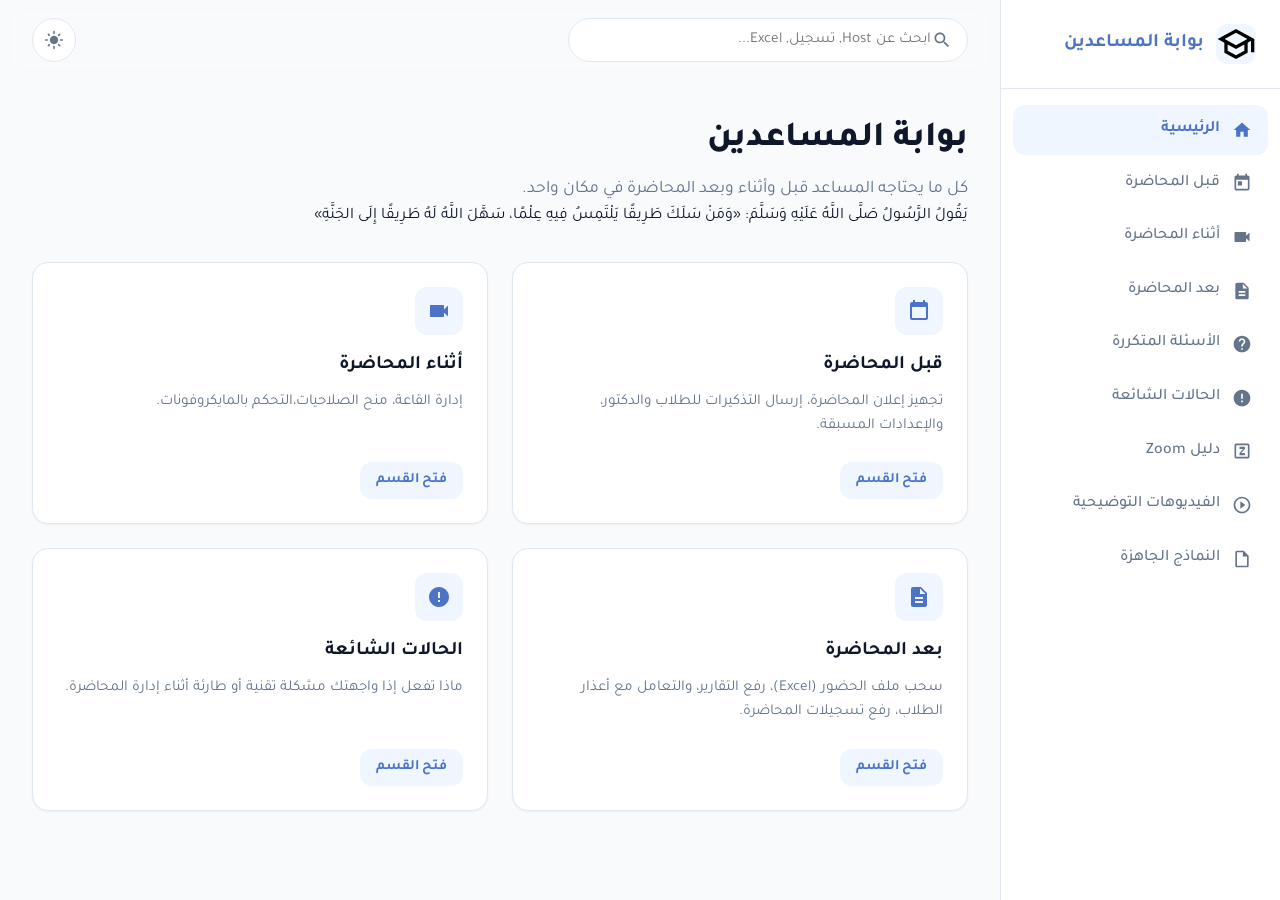
==== index.html @ 7f8de95b "Update" ====
<!DOCTYPE html>
<html lang="ar" dir="rtl">
<head>
    <meta charset="UTF-8">
    <meta name="viewport" content="width=device-width, initial-scale=1.0">
    <title>بوابة المساعدين | Knowledge Base</title>
    <style>
        /* ==========================================================================
           1. الجذور والمتغيرات (CSS Variables) - دعم الوضع الفاتح والليلي
           ========================================================================== */
        @import url('https://fonts.googleapis.com/css2?family=Tajawal:wght@300;400;500;700;800&display=swap');

        :root {
            /* الألوان الفاتحة (الافتراضية) */
            --bg-body: #f8fafc;
            --bg-surface: #ffffff;
            --bg-sidebar: #ffffff;
            --bg-hover: #f1f5f9;
            --text-main: #0f172a;
            --text-muted: #64748b;
            --primary-color: #4d73c7;
            --primary-hover: #2d4a99;
            --primary-light: #eff6ff;
            --border-color: #e2e8f0;
            --shadow-sm: 0 1px 2px 0 rgba(0, 0, 0, 0.05);
            --shadow-md: 0 4px 6px -1px rgba(0, 0, 0, 0.1), 0 2px 4px -1px rgba(0, 0, 0, 0.06);
            --shadow-lg: 0 10px 15px -3px rgba(0, 0, 0, 0.1), 0 4px 6px -2px rgba(0, 0, 0, 0.05);
            --note-bg: #fffbeb;
            --note-border: #f59e0b;
            --alert-bg: #fef2f2;
            --alert-border: #ef4444;
            --radius-md: 12px;
            --radius-lg: 16px;
            --transition: all 0.3s cubic-bezier(0.4, 0, 0.2, 1);
        }

        [data-theme="dark"] {
            /* الألوان الداكنة */
            --bg-body: #0f172a;
            --bg-surface: #1e293b;
            --bg-sidebar: #1e293b;
            --bg-hover: #334155;
            --text-main: #f8fafc;
            --text-muted: #94a3b8;
            --primary-color: #668ece;
            --primary-hover: #6595d0;
            --primary-light: #364674;
            --border-color: #334155;
            --shadow-sm: 0 1px 2px 0 rgba(0, 0, 0, 0.5);
            --shadow-md: 0 4px 6px -1px rgba(0, 0, 0, 0.4);
            --note-bg: #422006;
            --note-border: #f59e0b;
            --alert-bg: #450a0a;
            --alert-border: #ef4444;
        }

        /* ==========================================================================
           2. الإعدادات الأساسية والطباعة (Reset & Typography)
           ========================================================================== */
        * {
            margin: 0;
            padding: 0;
            box-sizing: border-box;
            font-family: 'Tajawal', system-ui, -apple-system, sans-serif;
        }

        body {
            background-color: var(--bg-body);
            color: var(--text-main);
            line-height: 1.6;
            overflow-x: hidden;
            transition: background-color var(--transition), color var(--transition);
        }

        a { text-decoration: none; color: inherit; }
        ul { list-style: none; }
        button { cursor: pointer; border: none; background: none; font-family: inherit; }

        /* ==========================================================================
           3. الهيكل الأساسي (Layout)
           ========================================================================== */
        .app-container {
            display: flex;
            min-height: 100vh;
        }

        /* القائمة الجانبية */
        .sidebar {
            width: 280px;
            background-color: var(--bg-sidebar);
            border-left: 1px solid var(--border-color);
            position: fixed;
            top: 0;
            bottom: 0;
            right: 0;
            z-index: 100;
            display: flex;
            flex-direction: column;
            transition: transform var(--transition), background-color var(--transition);
        }

        .sidebar-header {
            padding: 24px;
            border-bottom: 1px solid var(--border-color);
            display: flex;
            align-items: center;
            gap: 12px;
        }

        .sidebar-logo {
            width: 40px;
            height: 40px;
            background: var(--primary-light);
            color: var(--primary-color);
            border-radius: var(--radius-md);
            display: flex;
            align-items: center;
            justify-content: center;
        }

        .sidebar-header h2 {
            font-size: 1.2rem;
            font-weight: 700;
            color: var(--primary-color);
        }

        .sidebar-nav {
            padding: 16px 12px;
            flex-grow: 1;
            overflow-y: auto;
        }

        .nav-item {
            display: flex;
            align-items: center;
            gap: 12px;
            padding: 12px 16px;
            margin-bottom: 4px;
            border-radius: var(--radius-md);
            color: var(--text-muted);
            font-weight: 500;
            transition: var(--transition);
            cursor: pointer;
        }

        .nav-item svg { width: 20px; height: 20px; fill: currentColor; }

        .nav-item:hover {
            background-color: var(--bg-hover);
            color: var(--text-main);
        }

        .nav-item.active {
            background-color: var(--primary-light);
            color: var(--primary-color);
            font-weight: 700;
        }

        /* المحتوى الرئيسي */
        .main-content {
            flex-grow: 1;
            margin-right: 280px; /* تعويض مساحة الشريط الجانبي */
            display: flex;
            flex-direction: column;
            min-height: 100vh;
        }

        /* الشريط العلوي */
        .topbar {
            height: 80px;
            background-color: var(--bg-body);
            position: sticky;
            top: 0;
            z-index: 90;
            display: flex;
            align-items: center;
            justify-content: space-between;
            padding: 0 32px;
            backdrop-filter: blur(10px);
            background-color: rgba(var(--bg-body), 0.8);
        }

        .search-container {
            position: relative;
            width: 100%;
            max-width: 400px;
        }

        .search-container svg {
            position: absolute;
            right: 16px;
            top: 50%;
            transform: translateY(-50%);
            width: 20px;
            height: 20px;
            fill: var(--text-muted);
        }

        .search-input {
            width: 100%;
            padding: 12px 20px 12px 48px;
            border-radius: 30px;
            border: 1px solid var(--border-color);
            background-color: var(--bg-surface);
            color: var(--text-main);
            font-size: 0.95rem;
            outline: none;
            transition: var(--transition);
        }

        .search-input:focus {
            border-color: var(--primary-color);
            box-shadow: 0 0 0 3px var(--primary-light);
        }

        .topbar-actions {
            display: flex;
            align-items: center;
            gap: 16px;
        }

        .icon-btn {
            width: 44px;
            height: 44px;
            border-radius: 50%;
            background-color: var(--bg-surface);
            border: 1px solid var(--border-color);
            color: var(--text-muted);
            display: flex;
            align-items: center;
            justify-content: center;
            transition: var(--transition);
        }

        .icon-btn:hover {
            color: var(--primary-color);
            border-color: var(--primary-color);
        }

        .icon-btn svg { width: 20px; height: 20px; fill: currentColor; }

        .menu-toggle { display: none; }

        /* حاوية الصفحات */
        .pages-container {
            padding: 32px;
            flex-grow: 1;
        }

        /* ==========================================================================
           4. المكونات (Components)
           ========================================================================== */
        
        /* البطاقات (Cards) */
        .cards-grid {
            display: grid;
            grid-template-columns: repeat(auto-fill, minmax(300px, 1fr));
            gap: 24px;
            margin-top: 24px;
        }

        .card {
            background-color: var(--bg-surface);
            border: 1px solid var(--border-color);
            border-radius: var(--radius-lg);
            padding: 24px;
            box-shadow: var(--shadow-sm);
            transition: var(--transition);
            display: flex;
            flex-direction: column;
            height: 100%;
        }

        .card:hover {
            transform: translateY(-5px);
            box-shadow: var(--shadow-md);
            border-color: var(--primary-light);
        }

        .card-icon {
            width: 48px;
            height: 48px;
            background-color: var(--primary-light);
            color: var(--primary-color);
            border-radius: var(--radius-md);
            display: flex;
            align-items: center;
            justify-content: center;
            margin-bottom: 16px;
        }

        .card-icon svg { width: 24px; height: 24px; fill: currentColor; }

        .card-title {
            font-size: 1.2rem;
            font-weight: 700;
            margin-bottom: 8px;
            color: var(--text-main);
        }

        .card-desc {
            color: var(--text-muted);
            font-size: 0.95rem;
            margin-bottom: 24px;
            flex-grow: 1;
        }

        .card-btn {
            display: inline-flex;
            align-items: center;
            gap: 8px;
            background-color: var(--primary-light);
            color: var(--primary-color);
            padding: 10px 16px;
            border-radius: var(--radius-md);
            font-weight: 600;
            font-size: 0.9rem;
            transition: var(--transition);
            align-self: flex-start;
        }

        .card-btn:hover {
            background-color: var(--primary-color);
            color: #fff;
        }

        /* مربعات الملاحظات (Note Boxes) */
        .note-box {
            background-color: var(--note-bg);
            border-right: 4px solid var(--note-border);
            padding: 16px;
            border-radius: 8px 0 0 8px;
            margin-top: 16px;
            font-size: 0.9rem;
            color: var(--text-main);
        }

        .alert-box {
            background-color: var(--alert-bg);
            border-right: 4px solid var(--alert-border);
            padding: 16px;
            border-radius: 8px 0 0 8px;
            margin-top: 16px;
            font-size: 0.9rem;
            color: var(--text-main);
        }

        /* الأكورديون (Accordion) للأسئلة الشائعة */
        .accordion {
            margin-top: 24px;
            display: flex;
            flex-direction: column;
            gap: 16px;
        }

        .accordion-item {
            background-color: var(--bg-surface);
            border: 1px solid var(--border-color);
            border-radius: var(--radius-md);
            overflow: hidden;
        }

        .accordion-header {
            width: 100%;
            text-align: right;
            padding: 20px;
            font-size: 1.1rem;
            font-weight: 600;
            color: var(--text-main);
            display: flex;
            justify-content: space-between;
            align-items: center;
            background: none;
            transition: var(--transition);
        }

        .accordion-header:hover { background-color: var(--bg-hover); }
        
        .accordion-header svg {
            width: 20px; height: 20px; fill: var(--text-muted);
            transition: transform 0.3s ease;
        }

        .accordion-item.active .accordion-header svg { transform: rotate(180deg); }

        .accordion-content {
            max-height: 0;
            overflow: hidden;
            transition: max-height 0.3s ease-out;
            background-color: var(--bg-surface);
        }

        .accordion-content-inner {
            padding: 0 20px 20px 20px;
            color: var(--text-muted);
            line-height: 1.8;
        }

        /* الترويسة الرئيسية للصفحات */
        .page-header {
            margin-bottom: 32px;
            animation: fadeInDown 0.5s ease-out;
        }

        .page-header h1 {
            font-size: 2.2rem;
            font-weight: 800;
            color: var(--text-main);
            margin-bottom: 8px;
        }

        .page-header p {
            font-size: 1.1rem;
            color: var(--text-muted);
        }

        /* زر العودة للأعلى */
        .back-to-top {
            position: fixed;
            bottom: 30px;
            left: 30px;
            width: 50px;
            height: 50px;
            border-radius: 50%;
            background-color: var(--primary-color);
            color: white;
            display: flex;
            align-items: center;
            justify-content: center;
            box-shadow: var(--shadow-lg);
            opacity: 0;
            visibility: hidden;
            transition: var(--transition);
            z-index: 99;
        }

        .back-to-top.visible {
            opacity: 1;
            visibility: visible;
        }
        
        .back-to-top:hover {
            transform: translateY(-5px);
            background-color: var(--primary-hover);
        }

        /* نظام الصفحات المتعددة (SPA) */
        .page-view {
            display: none;
            animation: fadeIn 0.4s ease-out;
        }

        .page-view.active { display: block; }

        /* ==========================================================================
           5. التجاوب مع الشاشات (Responsive Design)
           ========================================================================== */
        .overlay {
            position: fixed; top: 0; left: 0; right: 0; bottom: 0;
            background-color: rgba(0,0,0,0.5); z-index: 95;
            display: none; opacity: 0; transition: opacity 0.3s ease;
        }

        @media (max-width: 992px) {
            .sidebar { transform: translateX(100%); } /* إخفاء لليمين في الـ RTL */
            .sidebar.open { transform: translateX(0); box-shadow: var(--shadow-lg); }
            .main-content { margin-right: 0; }
            .menu-toggle { display: flex; }
            .overlay.active { display: block; opacity: 1; }
            .topbar { padding: 0 16px; }
            .pages-container { padding: 24px 16px; }
        }

        /* ==========================================================================
           6. الحركات (Animations)
           ========================================================================== */
        @keyframes fadeIn { from { opacity: 0; transform: translateY(10px); } to { opacity: 1; transform: translateY(0); } }
        @keyframes fadeInDown { from { opacity: 0; transform: translateY(-10px); } to { opacity: 1; transform: translateY(0); } }
        
        /* تأثيرات خاصة بدليل زووم */
        .zoom-key {
            display: flex; align-items: center; gap: 12px; padding: 12px;
            background: var(--bg-hover); border-radius: 8px; margin-bottom: 8px;
        }
        .zoom-key svg { width: 24px; height: 24px; fill: var(--text-main); }
        .zoom-key span { font-weight: 600; font-family: monospace; }
        
    </style>
</head>
<body>

    <div class="app-container">
        
        <div class="overlay" id="overlay"></div>

        <aside class="sidebar" id="sidebar">
            <div class="sidebar-header">
                <div class="sidebar-logo">
                    <svg viewBox="0 0 24 24"><path d="M12 3L1 9l4 2.18v6L12 21l7-3.82v-6l2-1.09V17h2V9L12 3zm6.82 6L12 12.72 5.18 9 12 5.28 18.82 9zM17 15.99l-5 2.73-5-2.73v-3.72l5 2.73 5-2.73v3.72z"/></svg>
                </div>
                <h2>بوابة المساعدين</h2>
            </div>
            <ul class="sidebar-nav">
                <li class="nav-item active" data-target="home">
                    <svg viewBox="0 0 24 24"><path d="M10 20v-6h4v6h5v-8h3L12 3 2 12h3v8z"/></svg>
                    الرئيسية
                </li>
                <li class="nav-item" data-target="before-lecture">
                    <svg viewBox="0 0 24 24"><path d="M19 3h-1V1h-2v2H8V1H6v2H5c-1.1 0-1.99.9-1.99 2L3 19c0 1.1.89 2 2 2h14c1.1 0 2-.9 2-2V5c0-1.1-.9-2-2-2zm0 16H5V8h14v11zM7 10h5v5H7z"/></svg>
                    قبل المحاضرة
                </li>
                <li class="nav-item" data-target="during-lecture">
                    <svg viewBox="0 0 24 24"><path d="M17 10.5V7c0-.55-.45-1-1-1H4c-.55 0-1 .45-1 1v10c0 .55.45 1 1 1h12c.55 0 1-.45 1-1v-3.5l4 4v-11l-4 4z"/></svg>
                    أثناء المحاضرة
                </li>
                <li class="nav-item" data-target="after-lecture">
                    <svg viewBox="0 0 24 24"><path d="M14 2H6c-1.1 0-1.99.9-1.99 2L4 20c0 1.1.89 2 1.99 2H18c1.1 0 2-.9 2-2V8l-6-6zm2 16H8v-2h8v2zm0-4H8v-2h8v2zm-3-5V3.5L18.5 9H13z"/></svg>
                    بعد المحاضرة
                </li>
                <li class="nav-item" data-target="faq">
                    <svg viewBox="0 0 24 24"><path d="M12 2C6.48 2 2 6.48 2 12s4.48 10 10 10 10-4.48 10-10S17.52 2 12 2zm1 17h-2v-2h2v2zm2.07-7.75l-.9.92C13.45 12.9 13 13.5 13 15h-2v-.5c0-1.1.45-2.1 1.17-2.83l1.24-1.26c.37-.36.59-.86.59-1.41 0-1.1-.9-2-2-2s-2 .9-2 2H8c0-2.21 1.79-4 4-4s4 1.79 4 4c0 .88-.36 1.68-.93 2.25z"/></svg>
                    الأسئلة المتكررة
                </li>
                <li class="nav-item" data-target="scenarios">
                    <svg viewBox="0 0 24 24"><path d="M12 2C6.48 2 2 6.48 2 12s4.48 10 10 10 10-4.48 10-10S17.52 2 12 2zm1 15h-2v-2h2v2zm0-4h-2V7h2v6z"/></svg>
                    الحالات الشائعة
                </li>
                <li class="nav-item" data-target="zoom-guide">
                   <svg viewBox="0 0 24 24" fill="currentColor">
                   <path d="M19 3H5c-1.1 0-2 .9-2 2v14c0 1.1.9 2 2 2h14c1.1 0 2-.9 2-2V5c0-1.1-.9-2-2-2zm0 16H5V5h14v14z M9 7h6.5v2.5L11 14.5h4.5V17H9v-2.5L13.5 9.5H9V7z"/>
        </svg>
        دليل Zoom
    </li>
                <li class="nav-item" data-target="tutorial-videos">
                    <svg viewBox="0 0 24 24"><path d="M10 16.5l6-4.5-6-4.5v9zM12 2C6.48 2 2 6.48 2 12s4.48 10 10 10 10-4.48 10-10S17.52 2 12 2zm0 18c-4.41 0-8-3.59-8-8s3.59-8 8-8 8 3.59 8 8-3.59 8-8 8z"/></svg>
                    الفيديوهات التوضيحية
                </li>
                <li class="nav-item" data-target="templates">
                    <svg viewBox="0 0 24 24"><path d="M14 2H6c-1.1 0-1.99.9-1.99 2L4 20c0 1.1.89 2 1.99 2H18c1.1 0 2-.9 2-2V8l-6-6zM6 20V4h7v5h5v11H6z"/></svg>
                    النماذج الجاهزة
                </li>
            </ul>
        </aside>

        <main class="main-content">
            
            <header class="topbar">
                <button class="icon-btn menu-toggle" id="menuToggle">
                    <svg viewBox="0 0 24 24"><path d="M3 18h18v-2H3v2zm0-5h18v-2H3v2zm0-7v2h18V6H3z"/></svg>
                </button>
                
                <div class="search-container">
                    <svg viewBox="0 0 24 24"><path d="M15.5 14h-.79l-.28-.27C15.41 12.59 16 11.11 16 9.5 16 5.91 13.09 3 9.5 3S3 5.91 3 9.5 5.91 16 9.5 16c1.61 0 3.09-.59 4.23-1.57l.27.28v.79l5 4.99L20.49 19l-4.99-5zm-6 0C7.01 14 5 11.99 5 9.5S7.01 5 9.5 5 14 7.01 14 9.5 11.99 14 9.5 14z"/></svg>
                    <input type="text" class="search-input" id="searchInput" placeholder="    ابحث عن Host, تسجيل, Excel...">
                </div>

                <div class="topbar-actions">
                    <button class="icon-btn" id="themeToggle" title="تبديل الوضع الليلي">
                        <svg class="sun-icon" viewBox="0 0 24 24"><path d="M12 7c-2.76 0-5 2.24-5 5s2.24 5 5 5 5-2.24 5-5-2.24-5-5-5zM2 13h2c.55 0 1-.45 1-1s-.45-1-1-1H2c-.55 0-1 .45-1 1s.45 1 1 1zm18 0h2c.55 0 1-.45 1-1s-.45-1-1-1h-2c-.55 0-1 .45-1 1s.45 1 1 1zM11 2v2c0 .55.45 1 1 1s1-.45 1-1V2c0-.55-.45-1-1-1s-1 .45-1 1zm0 18v2c0 .55.45 1 1 1s1-.45 1-1v-2c0-.55-.45-1-1-1s-1 .45-1 1zM5.99 4.58c-.39-.39-1.03-.39-1.41 0-.39.39-.39 1.03 0 1.41l1.06 1.06c.39.39 1.03.39 1.41 0 .39-.39.39-1.03 0-1.41L5.99 4.58zm12.37 12.37c-.39-.39-1.03-.39-1.41 0-.39.39-.39 1.03 0 1.41l1.06 1.06c.39.39 1.03.39 1.41 0 .39-.39.39-1.03 0-1.41l-1.06-1.06zm1.06-10.96c.39-.39.39-1.03 0-1.41-.39-.39-1.03-.39-1.41 0l-1.06 1.06c-.39.39-.39 1.03 0 1.41.39.39 1.03.39 1.41 0l1.06-1.06zM7.05 18.36c.39-.39.39-1.03 0-1.41-.39-.39-1.03-.39-1.41 0l-1.06 1.06c-.39.39-.39 1.03 0 1.41.39.39 1.03.39 1.41 0l1.06-1.06z"/></svg>
                    </button>
                </div>
            </header>

            <div class="pages-container">
                
                <div id="home" class="page-view active">
                    <div class="page-header">
                        <h1>بوابة المساعدين</h1>
                        <p>كل ما يحتاجه المساعد قبل وأثناء وبعد المحاضرة في مكان واحد.</p>
                        <ul>يَقُولُ الرَّسُولُ صَلَّى اللَّهُ عَلَيْهِ وَسَلَّمَ: «وَمَنْ سَلَكَ طَرِيقًا يَلْتَمِسُ فِيهِ عِلْمًا، سَهَّلَ اللَّهُ لَهُ طَرِيقًا إِلَى الجَنَّةِ»</ul>
                    </div>

                    <div class="cards-grid">
                        <div class="card">
                            <div class="card-icon"><svg viewBox="0 0 24 24"><path d="M19 3h-1V1h-2v2H8V1H6v2H5c-1.1 0-2 .9-2 2v14c0 1.1.9 2 2 2h14c1.1 0 2-.9 2-2V5c0-1.1-.9-2-2-2zm0 16H5V8h14v11z"/></svg></div>
                            <h3 class="card-title">قبل المحاضرة</h3>
                            <p class="card-desc">تجهيز إعلان المحاضرة، إرسال التذكيرات للطلاب والدكتور، والإعدادات المسبقة.</p>
                            <button class="card-btn" onclick="app.navigate('before-lecture')">فتح القسم</button>
                        </div>
                        <div class="card">
                            <div class="card-icon"><svg viewBox="0 0 24 24"><path d="M17 10.5V7c0-.55-.45-1-1-1H4c-.55 0-1 .45-1 1v10c0 .55.45 1 1 1h12c.55 0 1-.45 1-1v-3.5l4 4v-11l-4 4z"/></svg></div>
                            <h3 class="card-title">أثناء المحاضرة</h3>
                            <p class="card-desc">إدارة القاعة، منح الصلاحيات،التحكم بالمايكروفونات.</p>
                            <button class="card-btn" onclick="app.navigate('during-lecture')">فتح القسم</button>
                        </div>
                        <div class="card">
                            <div class="card-icon"><svg viewBox="0 0 24 24"><path d="M14 2H6c-1.1 0-1.99.9-1.99 2L4 20c0 1.1.89 2 1.99 2H18c1.1 0 2-.9 2-2V8l-6-6zm2 16H8v-2h8v2zm0-4H8v-2h8v2zm-3-5V3.5L18.5 9H13z"/></svg></div>
                            <h3 class="card-title">بعد المحاضرة</h3>
                            <p class="card-desc">سحب ملف الحضور (Excel)، رفع التقارير، والتعامل مع أعذار الطلاب، رفع تسجيلات المحاضرة.</p>
                            <button class="card-btn" onclick="app.navigate('after-lecture')">فتح القسم</button>
                        </div>
                        <div class="card">
                            <div class="card-icon"><svg viewBox="0 0 24 24"><path d="M12 2C6.48 2 2 6.48 2 12s4.48 10 10 10 10-4.48 10-10S17.52 2 12 2zm1 15h-2v-2h2v2zm0-4h-2V7h2v6z"/></svg></div>
                            <h3 class="card-title">الحالات الشائعة</h3>
                            <p class="card-desc">ماذا تفعل إذا واجهتك مشكلة تقنية أو طارئة أثناء إدارة المحاضرة.</p>
                            <button class="card-btn" onclick="app.navigate('scenarios')">فتح القسم</button>
                        </div>
                    </div>
                </div>

                <div id="before-lecture" class="page-view">
                    <div class="page-header">
                        <h1>قبل المحاضرة 📅</h1>
                        <p>قائمة المهام التي يجب إنجازها قبل بدء المحاضرة.</p>
                    </div>
                    <div class="cards-grid searchable-container">
                        <div class="card searchable">
                            <h3 class="card-title">إرسال التذكيرات</h3>
                            <ul style="list-style: disc; margin-right: 20px; color: var(--text-muted);">
                                <li>رسالة الإعلان: قبل المحاضرة بـ 24 ساعة.</li>
                                <li>ملصق التذكير الأول: صباح يوم المحاضرة.</li>
                                <li>ملصق التذكير الثاني: قبل المحاضرة بـ ساعة واحدة.</li>
                                <li>ملصق التذكير الثالث: قبل المحاضرة بـ نصف ساعة.</li>
                                <li>ملصق التذكير الرابع: عند بدء وقت المحاضرة.</li>
                            </ul>
                            <div class="note-box">
                                تأكد من إرسال التذكير على مجموعة الواتساب الرسمية للطلاب والبوابة الإلكتروني الخاصة بالجامعة.
                            </div>
                        </div>
                        <div class="card searchable">
                            <h3 class="card-title">رابط Zoom</h3>
                            <p class="card-desc">هل يجب إنشاء رابط Zoom جديد؟</p>
                            <p style="color: var(--text-muted);">لا، استخدم الرابط الثابت المخصص للمادة والذي تم تزويدك به من قبل الإدارة.</p>
                            <div class="alert-box">
                                ممنوع مشاركة الرابط مع أي شخص خارج الدفعة.
                            </div>
                        </div>
                        <div class="card searchable">
                            <h3 class="card-title">التحدث وعرض المادة</h3>
                            <p class="card-desc">هل يطلب من المساعد التحدث؟</p>
                            <p style="color: var(--text-muted);">دورك الأساسي هو الإدارة التقنية، التحدث يكون فقط للترحيب بالدكتور أو تنبيه الطلاب لأمر تقني.</p>
                            <div class="note-box">
                                المادة العلمية (Presentation) يعرضها الدكتور من جهازه، إلا إذا طلب منك الدكتور مسبقاً عرضها نيابة عنه.
                            </div>
                        </div>
                        <div class="card searchable">
                            <h3 class="card-title">التجهيز الشخصي</h3>
                            <ul style="list-style: disc; margin-right: 20px; color: var(--text-muted);">
                                <li>التواجد في القاعة قبل خمس دقائق من الوقت الرسمي.</li>
                                <li>التأكد من استقرار شبكة الإنترنت لديك.</li>
                            </ul>
                        </div>
                    </div>
                </div>

                <div id="during-lecture" class="page-view">
                    <div class="page-header">
                        <h1>أثناء المحاضرة 🎥</h1>
                        <p>الخطوات التنفيذية لضمان سير المحاضرة بسلاسة واحترافية.</p>
                    </div>
                    <div class="cards-grid searchable-container">
                        <div class="card searchable">
                            <div class="card-icon"><svg viewBox="0 0 24 24"><path d="M12 12c2.21 0 4-1.79 4-4s-1.79-4-4-4-4 1.79-4 4 1.79 4 4 4zm0 2c-2.67 0-8 1.34-8 4v2h16v-2c0-2.66-5.33-4-8-4z"/></svg></div>
                            <h3 class="card-title">استلام ومنح الصلاحيات</h3>
                            <ul style="list-style: disc; margin-right: 20px; color: var(--text-muted);">
                                <li>تأكد أنك تمتلك صلاحية <strong>Host</strong> بمجرد دخولك القاعة.</li>
                                <li>عند دخول الدكتور، قم بالبحث عن اسمه فوراً وامنحه صلاحية <strong>Co-Host</strong>.</li>
                            </ul>
                        </div>
                        <div class="card searchable">
                            <div class="card-icon"><svg viewBox="0 0 24 24"><path d="M17 10.5V7c0-.55-.45-1-1-1H4c-.55 0-1 .45-1 1v10c0 .55.45 1 1 1h12c.55 0 1-.45 1-1v-3.5l4 4v-11l-4 4z"/></svg></div>
                            <h3 class="card-title">إغلاق الكاميرات والمايك</h3>
                            <ul style="list-style: disc; margin-right: 20px; color: var(--text-muted);">
                                <li>اضغط على <strong>Host tools</strong> وتأكد من إزالة علامة الصح عن خيار <strong>"Unmute + Start video"</strong>.</li>
                                <li>أغلق كاميرا أي طالب يفتحها بالخطأ فوراً من قائمة المشاركين.</li>
                            </ul>
                        </div>
                        <div class="card searchable">
                            <div class="card-icon"><svg viewBox="0 0 24 24"><path d="M12 2C6.48 2 2 6.48 2 12s4.48 10 10 10 10-4.48 10-10S17.52 2 12 2zm-2 14.5v-9l6 4.5-6 4.5z"/></svg></div>
                            <h3 class="card-title">التحكم بالتسجيل</h3>
                            <ul style="list-style: disc; margin-right: 20px; color: var(--text-muted);">
                                <li>تنبيه: رابط المحاضرة مُفعّل تلقائيًا لبدء التسجيل مع بداية وقت المحاضرة، لذا يُرجى عدم إيقاف التسجيل أو إيقافه يدويًا أثناء المحاضرة.</li>
                            </ul>
                            <div class="alert-box">تأكد دائماً من ظهور أيقونة التسجيل الحمراء أعلى الشاشة.</div>
                        </div>
                        <div class="card searchable">
                            <div class="card-icon"><svg viewBox="0 0 24 24"><path d="M11.99 2C6.47 2 2 6.48 2 12s4.47 10 9.99 10C17.52 22 22 17.52 22 12S17.52 2 11.99 2zM12 20c-4.42 0-8-3.58-8-8s3.58-8 8-8 8 3.58 8 8-3.58 8-8 8zm.5-13H11v6l5.25 3.15.75-1.23-4.5-2.67z"/></svg></div>
                            <h3 class="card-title">قبل نهاية المحاضرة بـ 5 دقائق</h3>
                            <p class="card-desc">تأكد من أن صلاحية الهوست لا تزال معك.</p>
                            <div class="note-box">اكتب في الشات: "تذكير: تبقى 5 دقائق على نهاية الوقت، وأن الغرفة ستغلق تلقائيًا عند الدقيقة (59) من قبل وحدة الغرف الصوتية".</div>
                        </div>
                    </div>
                </div>

                <div id="after-lecture" class="page-view">
                    <div class="page-header">
                        <h1>بعد المحاضرة 📄</h1>
                        <p>الإجراءات الإدارية وتوثيق البيانات.</p>
                    </div>
                    <div class="cards-grid searchable-container">
                        <div class="card searchable">
                            <h3 class="card-title">استخراج ملف الحضور (Excel)</h3>
                            <li><strong>ملاحظات:</strong></li>
                            <ul>·توجد قناة في تيليجرام تُرفع فيها ملفات الحضور بصيغة Excel</ul>
                            <p class="card-desc">يتم الاعتماد على ملف الحضور في تعبئة التقرير</p>
                            <a href="https://t.me/+c8zBc__w1xg5NDM0" target="_blank" class="card-btn">الإنضمام لقناة التيلقرام</a>
                        </div>
                        <div class="card searchable">
                            <h3 class="card-title">رفع التقارير</h3>
                            <p class="card-desc">قم بتعبئة نموذج التقرير الخاص بالمقرر، وارفق ملف الغياب والحضور.</p>
                            <div class="alert-box">يجب رفع التقرير خلال 24 ساعة كحد أقصى من انتهاء المحاضرة للأمين.</div>
                        </div>
                        <div class="card searchable">
                            <h3 class="card-title">رفع التسجيلات</h3>
                            <p class="card-desc">في وصف مجموعة المقرر ستجد روابط التسجيلات المرئية والصوتية الخاصة بالقسم.</p>
                            <p class="card-desc">انسخ رابط التسجيل المطلوب، ثم أرفقه في نموذج التسجيلات، وأرفقه في مجموعة المقرر .</p>
                            <div class="alert-box">
                                <li> يظهر كود المقرر في بداية عنوان التسجيل، والرقم الموجود في البداية يمثل رقم المحاضرة.</li>
                                <li> في حال عدم العثور على رابط التسجيل، أبلغ أمين القسم ليتم رفع طلب التسجيل ضمن قائمة النواقص.</li>
                             </div>
                        </div>
                        <div class="card searchable">
                            <h3 class="card-title">إدارة الأعذار</h3>
                            <p class="card-desc">أي طالب يقدم عذراً أثناء المحاضرة (مشكلة تقنية، انقطاع كهرباء)، قم بتسجيله في قسم "الملاحظات" داخل التقرير ليتم مراجعته.</p>
                        </div>
                    </div>
                </div>

                <div id="faq" class="page-view">
                    <div class="page-header">
                        <h1>الأسئلة المتكررة ❓</h1>
                        <p>إجابات سريعة للأسئلة الأكثر شيوعاً بين المساعدين.</p>
                    </div>
                    
                    <div class="accordion searchable-container">
                        <div class="accordion-item searchable">
                            <button class="accordion-header">
                                هل يمكنني مغادرة الاجتماع قبل الدكتور؟
                                <svg viewBox="0 0 24 24"><path d="M7.41 8.59L12 13.17l4.59-4.58L18 10l-6 6-6-6 1.41-1.41z"/></svg>
                            </button>
                            <div class="accordion-content">
                                <div class="accordion-content-inner">
                                    يُمنع تماماً مغادرة الاجتماع قبل خروج الدكتور وإغلاق القاعة للجميع (End Meeting for All). المساعد هو أول من يدخل وآخر من يخرج.
                                </div>
                            </div>
                        </div>
                        <div class="accordion-item searchable">
                            <button class="accordion-header">
                                ماذا أفعل إذا انقطع الإنترنت لدي وأنا Host؟
                                <svg viewBox="0 0 24 24"><path d="M7.41 8.59L12 13.17l4.59-4.58L18 10l-6 6-6-6 1.41-1.41z"/></svg>
                            </button>
                            <div class="accordion-content">
                                <div class="accordion-content-inner">
                                    نظام Zoom سيقوم بنقل صلاحية الـ Host تلقائياً للدكتور (لأنه Co-Host). حاول العودة سريعاً للقاعة واطلب من الغرف الصوتية إرجاع الصلاحية لك عبر المجموعة المخصصة للمشكلات.
                                </div>
                            </div>
                        </div>
                        <div class="accordion-item searchable">
                            <button class="accordion-header">
                                كيف أتعامل مع طالب يكتب تعليقات غير لائقة؟
                                <svg viewBox="0 0 24 24"><path d="M7.41 8.59L12 13.17l4.59-4.58L18 10l-6 6-6-6 1.41-1.41z"/></svg>
                            </button>
                            <div class="accordion-content">
                                <div class="accordion-content-inner">
                                    قم بإزالة الطالب من القاعة فوراً (Remove) من قائمة المشاركين، والتقط صورة شاشة (Screenshot) للمحادثة، وارفقها في التقرير مع اسم الطالب للإدارة.
                                </div>
                            </div>
                        </div>
                    </div>
                </div>

                <div id="scenarios" class="page-view">
                    <div class="page-header">
                        <h1>ماذا أفعل إذا... 📌</h1>
                        <p>دليل الاستجابة السريعة للمواقف الطارئة.</p>
                    </div>
                    <div class="cards-grid searchable-container">
                        <div class="card searchable">
                            <h3 class="card-title">طالب فتح الكاميرا بالخطأ</h3>
                            <p class="card-desc">اذهب لقائمة Participants، ابحث عن رمز الكاميرا المفعلة واضغط "Stop Video".</p>
                        </div>
                        <div class="card searchable">
                            <h3 class="card-title">الدكتور لم يدخل الاجتماع</h3>
                            <p class="card-desc">انتظر 10 دقائق، أرسل رسالة تذكير لطيفة للدكتور على الواتساب. إذا لم يرد بعد 20 دقيقة، بلغ الإدارة واطلب من الطلاب الانتظار.</p>
                        </div>
                        <div class="card searchable">
                            <h3 class="card-title">مشكلة في مشاركة العرض</h3>
                            <p class="card-desc">تأكد أنك منحت الدكتور صلاحية Co-Host أو تأكد من إعدادات المشاركة: Security > Allow Participants to Share Screen.</p>
                        </div>
                        <div class="card searchable">
                            <h3 class="card-title">مشكلة في المايك (صدى صوت)</h3>
                            <p class="card-desc">يحدث ذلك غالباً لوجود أكثر من جهاز مفتوح في نفس المكان، اطلب من الجميع الميوت (Mute All) باستثناء الدكتور.</p>
                        </div>
                        <div class="card searchable">
                            <h3 class="card-title">لم يظهر ملف Excel لتقرير الحضور</h3>
                            <p class="card-desc">بلغ أمين القسم، ثم يقوم برفع طلب الملف ضمن النواقص في المجموعة المخصصة لذلك من قِبل وحدة الغرف الصوتية.</p>
                        </div>
                    </div>
                </div>

                <div id="zoom-guide" class="page-view">
                    <div class="page-header">
                        <h1>دليل أزرار Zoom 📚</h1>
                        <p>شرح مختصر لوظائف الواجهة.</p>
                    </div>
                    

                    <div class="cards-grid searchable-container">
                        <div class="card searchable">
                            <div class="zoom-key" style="color: #ef4444;">
                              <svg viewBox="0 0 24 24"><path d="M12 2C6.48 2 2 6.48 2 12s4.48 10 10 10 10-4.48 10-10S17.52 2 12 2zm1 15h-2v-2h2v2zm0-4h-2V7h2v6z"/></svg>
                              <span style="color: #ef4444;"><strong>Host</strong></span>
                        </div>
                        <p class="card-desc">لاستلام صلاحية <strong>Host</strong>، من قائمة <strong>Participants</strong> اختر <strong>Claim Host</strong>، ثم أدخل الرمز الموحد: <strong>147369</strong>.</p>
                        </div>
                    
                        <div class="card searchable">
                            <div class="zoom-key">
                                <svg viewBox="0 0 24 24"><path d="M12 14c1.66 0 2.99-1.34 2.99-3L15 5c0-1.66-1.34-3-3-3S9 3.34 9 5v6c0 1.66 1.34 3 3 3zm5.3-3c0 3-2.54 5.1-5.3 5.1S6.7 14 6.7 11H5c0 3.41 2.72 6.23 6 6.72V21h2v-3.28c3.28-.48 6-3.3 6-6.72h-1.7z"/></svg>
                                <span>Mute / Unmute</span>
                            </div>
                            <p class="card-desc">لفتح وإغلاق المايكروفون الخاص بك. استخدم السهم بجانبه لتغيير إعدادات السماعات والمايك.</p>
                        </div>

                        <div class="card searchable">
                            <div class="zoom-key">
                                <svg viewBox="0 0 24 24"><path d="M16 11c1.66 0 2.99-1.34 2.99-3S17.66 5 16 5c-1.66 0-3 1.34-3 3s1.34 3 3 3zm-8 0c1.66 0 2.99-1.34 2.99-3S9.66 5 8 5C6.34 5 5 6.34 5 8s1.34 3 3 3zm0 2c-2.33 0-7 1.17-7 3.5V19h14v-2.5c0-2.33-4.67-3.5-7-3.5zm8 0c-.29 0-.62.02-.97.05 1.16.84 1.97 1.97 1.97 3.45V19h6v-2.5c0-2.33-4.67-3.5-7-3.5z"/></svg>
                                <span>Participants</span>
                            </div>
                            <p class="card-desc">لفتح قائمة المشاركين. من هنا يمكنك استخدام أزرار <strong>Mute All</strong> والبحث عن أسماء الطلاب والدكتور.</p>
                        </div>

                        <div class="card searchable">
                            <div class="zoom-key" style="color: #ef4444;">
                                <svg viewBox="0 0 24 24"><path d="M12 2C6.47 2 2 6.47 2 12s4.47 10 10 10 10-4.47 10-10S17.53 2 12 2zm5 13.59L15.59 17 12 13.41 8.41 17 7 15.59 10.59 12 7 8.41 8.41 7 12 10.59 15.59 7 17 8.41 13.41 12 17 15.59z"/></svg>
                                <span style="color: #ef4444;">End Meeting</span>
                            </div>
                            <p class="card-desc">الزر الأحمر الزاوية لإنهاء القاعة. اختر دائماً <strong>End Meeting for All</strong> لإخراج الجميع وإغلاق القاعة رسمياً.</p>
                        </div>
                    </div>
                </div>

                <div id="tutorial-videos" class="page-view">
                    <div class="page-header">
                        <h1>الفيديوهات التوضيحية 🎥</h1>
                        <p>شروحات مرئية لحل المشاكل التقنية مقسمة حسب نوع الجهاز.</p>
                    </div>
                    
                    <div class="accordion searchable-container">
                        <div class="accordion-item searchable">
                            <button class="accordion-header">
                                شروحات أجهزة Apple
                                <svg viewBox="0 0 24 24"><path d="M7.41 8.59L12 13.17l4.59-4.58L18 10l-6 6-6-6 1.41-1.41z"/></svg>
                            </button>
                            <div class="accordion-content">
                                <div class="accordion-content-inner">
                                    <div class="card" style="margin-top: 15px;">
                                        <h3 class="card-title">طريقة أخذ الـHost وإغلاق المايك والكاميرا للطلاب</h3>
                                        <p class="card-desc">شرح خطوة بخطوة لكيفية الانضمام في الآيفون.</p>
                                        <a href="https://drive.google.com/file/d/148Qqtk69G9xtwyicvp-AOb3F3oS7vXKz/view?usp=drive_link" target="_blank" class="card-btn">شاهد الفيديو</a>
                                        <p class="card-desc">شرح خطوة بخطوة لكيفية الانضمام في الآيباد.</p>
                                        <a href="https://drive.google.com/file/d/1a-_C29mwEn0j9TWXp_9EVfsjDNm7ChFD/view?usp=drive_link" target="_blank" class="card-btn">شاهد الفيديو</a>
                                    </div>
                                </div>
                            </div>
                        </div>

                        <div class="accordion-item searchable">
                            <button class="accordion-header">
                                شروحات أجهزة Android
                                <svg viewBox="0 0 24 24"><path d="M7.41 8.59L12 13.17l4.59-4.58L18 10l-6 6-6-6 1.41-1.41z"/></svg>
                            </button>
                            <div class="accordion-content">
                                <div class="accordion-content-inner">
                                    <div class="card" style="margin-top: 15px;">
                                        <h3 class="card-title">طريقة أخذ الـHost وإغلاق المايك والكاميرا للطلاب</h3>
                                        <p class="card-desc">شرح خطوة بخطوة لكيفية الانضمام في الجوال.</p>
                                        <a href="https://drive.google.com/file/d/1fRcviI_j3I4xrHpYNzxv04_XNNFRLbpX/view?usp=drivesdk" target="_blank" class="card-btn">شاهد الفيديو</a>
                                        <p class="card-desc">شرح خطوة بخطوة لكيفية الانضمام في التابلت.</p>
                                        <a href="https://drive.google.com/file/d/1AAY9mvLqMx5qHYKfDdN8ele5Dn6Lh9sM/view?usp=drivesdk" target="_blank" class="card-btn">شاهد الفيديو</a>
                                    </div>
                                </div>
                            </div>
                        </div>

                        <div class="accordion-item searchable">
                            <button class="accordion-header">
                                شروحات اللابتوب (Windows)
                                <svg viewBox="0 0 24 24"><path d="M7.41 8.59L12 13.17l4.59-4.58L18 10l-6 6-6-6 1.41-1.41z"/></svg>
                            </button>
                            <div class="accordion-content">
                                <div class="accordion-content-inner">
                                    <div class="card" style="margin-top: 15px;">
                                        <h3 class="card-title">طريقة أخذ الـHost وإغلاق المايك والكاميرا للطلاب</h3>
                                        <p class="card-desc">شرح خطوة بخطوة لكيفية الانضمام من جهاز الكمبيوتر.</p>
                                        <a href="https://drive.google.com/file/d/1vOl1m-t2_7HT_HqjRxETMC6LpFc-2JzX/view?usp=drive_link" target="_blank" class="card-btn">شاهد الفيديو</a>
                                    </div>
                                </div>
                            </div>
                        </div>
                    </div>
                </div>

                <div id="templates" class="page-view">
                    <div class="page-header">
                        <h1>النماذج الجاهزة 📝</h1>
                        <p>انسخ النماذج بضغطة زر (تحتفظ بالمسافات والترتيب).</p>
                    </div>
                    
                    <div class="cards-grid searchable-container">
                        
                        <div class="card searchable">
                            <h3 class="card-title">إعلان المحاضرة</h3>
                            <div id="template-announce" style="white-space: pre-wrap; background: var(--bg-hover); padding: 12px; border-radius: 8px; margin-bottom: 16px; color: var(--text-main); font-size: 0.95rem; border: 1px dashed var(--border-color);">*           *`📢 إعـــــــــلان` 📢*

*🔸 محاضرات يوم:*

*🔹 القسم* : 
*🔸 المرحلة* : 
*🔹 المادة* : 
*🔸 `كود المادة:`*
*🔸الدكتور* : 
*🔹الوقت* : 
*🔸 القاعة* : 
*🔹 مدة المحاضرة* :  

*الرابط* 🔗


🔒 : Meeting ID : 
Passcode :
</div>
                            <button class="card-btn" onclick="copyTemplateText(this, 'template-announce')">
                                <svg viewBox="0 0 24 24" style="width: 18px; height: 18px; fill: currentColor; margin-left: 5px;"><path d="M16 1H4c-1.1 0-2 .9-2 2v14h2V3h12V1zm3 4H8c-1.1 0-2 .9-2 2v14c0 1.1.9 2 2 2h11c1.1 0 2-.9 2-2V7c0-1.1-.9-2-2-2zm0 16H8V7h11v14z"/></svg>
                                نسخ النص
                            </button>
                        </div>

                        <div class="card searchable">
                            <h3 class="card-title">تقرير المحاضرة المعتاد</h3>
                            <div id="template-report" style="white-space: pre-wrap; background: var(--bg-hover); padding: 12px; border-radius: 8px; margin-bottom: 16px; color: var(--text-main); font-size: 0.95rem; border: 1px dashed var(--border-color);">*📄تقرير محاضرة :* 
*♦️المرحلة:*
*♦️القسم:*
*♦️أمين القسم :*
*♦️اسم المادة :*
*♦️كود المادة :*
*♦️مساعد المادة :*
___________
*▫️اليوم:* 
*▫️التاريخ :*
*▫️ الدكتور :*
 *رقم المحاضرة:*
*▫️موعد المحاضرة:*
*▪️القاعة:*
___________
▪️ *حالة المحاضره (هل تمت أو لا):*
▫️ *حضر الدكتور في(وقته، تأخر):* 
▪️ *النت (ضعيف،ممتاز،جيد):* 
▫️ *عرض المادة (تم،لا):*

*ملاحظات:*

 ___________
*ملاحظات الغياب:*
 *▫️ العدد الكلي :*
*▪️عدد الحضور :*
 *▪️عدد الغياب  :* 
⏲️ *تصنيف الغياب*⏲
1️⃣ *الغياب بدون عذر* : 


2️⃣ *الغائب بعذر* : 


3️⃣ *الحاضرين أقل من الوقت* : 


*والله ولي التوفيق* 
</div>
                            <button class="card-btn" onclick="copyTemplateText(this, 'template-report')">
                                <svg viewBox="0 0 24 24" style="width: 18px; height: 18px; fill: currentColor; margin-left: 5px;"><path d="M16 1H4c-1.1 0-2 .9-2 2v14h2V3h12V1zm3 4H8c-1.1 0-2 .9-2 2v14c0 1.1.9 2 2 2h11c1.1 0 2-.9 2-2V7c0-1.1-.9-2-2-2zm0 16H8V7h11v14z"/></svg>
                                نسخ النص
                            </button>
                        </div>

                    </div>
                </div>

                <div id="search-results-view" class="page-view">
                    <div class="page-header">
                        <h1>نتائج البحث 🔍</h1>
                        <p id="search-count-text">يتم عرض النتائج...</p>
                    </div>
                    <div id="search-results-container" class="cards-grid">
                        </div>
                </div>

            </div>
        </main>
    </div>

    <button class="back-to-top" id="backToTop" title="العودة للأعلى">
        <svg viewBox="0 0 24 24" width="24" height="24" fill="currentColor"><path d="M4 12l1.41 1.41L11 7.83V20h2V7.83l5.58 5.59L20 12l-8-8-8 8z"/></svg>
    </button>

    <script>
        const app = {
            init() {
                this.cacheDOM();
                this.bindEvents();
                this.initTheme();
            },

            cacheDOM() {
                this.navItems = document.querySelectorAll('.nav-item');
                this.pageViews = document.querySelectorAll('.page-view');
                this.themeToggleBtn = document.getElementById('themeToggle');
                this.htmlEl = document.documentElement;
                this.sidebar = document.getElementById('sidebar');
                this.menuToggle = document.getElementById('menuToggle');
                this.overlay = document.getElementById('overlay');
                this.accordions = document.querySelectorAll('.accordion-header');
                this.searchInput = document.getElementById('searchInput');
                this.searchResultsView = document.getElementById('search-results-view');
                this.searchResultsContainer = document.getElementById('search-results-container');
                this.searchCountText = document.getElementById('search-count-text');
                this.backToTopBtn = document.getElementById('backToTop');
            },

            bindEvents() {
                // التنقل بين الصفحات
                this.navItems.forEach(item => {
                    item.addEventListener('click', () => {
                        const target = item.getAttribute('data-target');
                        this.navigate(target);
                        this.closeSidebarOnMobile();
                        this.clearSearch();
                    });
                });

                // الوضع الليلي
                this.themeToggleBtn.addEventListener('click', () => this.toggleTheme());

                // الموبايل منيو
                this.menuToggle.addEventListener('click', () => this.toggleSidebar());
                this.overlay.addEventListener('click', () => this.closeSidebarOnMobile());

                // الأكورديون (الأسئلة الشائعة)
                this.accordions.forEach(acc => {
                    acc.addEventListener('click', function() {
                        const item = this.parentElement;
                        const content = this.nextElementSibling;
                        
                        item.classList.toggle('active');
                        if (item.classList.contains('active')) {
                            content.style.maxHeight = content.scrollHeight + "px";
                        } else {
                            content.style.maxHeight = null;
                        }
                    });
                });

                // البحث
                this.searchInput.addEventListener('input', (e) => this.handleSearch(e.target.value));

                // العودة للأعلى
                window.addEventListener('scroll', () => {
                    if (window.scrollY > 300) {
                        this.backToTopBtn.classList.add('visible');
                    } else {
                        this.backToTopBtn.classList.remove('visible');
                    }
                });

                this.backToTopBtn.addEventListener('click', () => {
                    window.scrollTo({ top: 0, behavior: 'smooth' });
                });
            },

            navigate(targetId) {
                // 1. إخفاء جميع الصفحات وتجريد الأزرار من حالة "النشط"
                this.pageViews.forEach(page => page.classList.remove('active'));
                this.navItems.forEach(item => item.classList.remove('active'));

                // 2. إظهار الصفحة المطلوبة
                const targetPage = document.getElementById(targetId);
                if (targetPage) {
                    targetPage.classList.add('active');
                }

                // 3. تفعيل زر القائمة الجانبية المرتبط
                const targetNavItem = document.querySelector(`.nav-item[data-target="${targetId}"]`);
                if (targetNavItem) {
                    targetNavItem.classList.add('active');
                }

                // 4. الانتقال لأعلى الصفحة بسلاسة
                window.scrollTo({ top: 0, behavior: 'smooth' });
            },

            initTheme() {
                const savedTheme = localStorage.getItem('theme');
                if (savedTheme === 'dark') {
                    this.htmlEl.setAttribute('data-theme', 'dark');
                    this.updateThemeIcon('dark');
                }
            },

            toggleTheme() {
                const isDark = this.htmlEl.getAttribute('data-theme') === 'dark';
                if (isDark) {
                    this.htmlEl.removeAttribute('data-theme');
                    localStorage.setItem('theme', 'light');
                    this.updateThemeIcon('light');
                } else {
                    this.htmlEl.setAttribute('data-theme', 'dark');
                    localStorage.setItem('theme', 'dark');
                    this.updateThemeIcon('dark');
                }
            },

            updateThemeIcon(theme) {
                // استبدال أيقونة الشمس/القمر
                if (theme === 'dark') {
                    this.themeToggleBtn.innerHTML = '<svg viewBox="0 0 24 24"><path d="M12 3c-4.97 0-9 4.03-9 9s4.03 9 9 9 9-4.03 9-9c0-.46-.04-.92-.1-1.36-.98 1.37-2.58 2.26-4.4 2.26-2.98 0-5.4-2.42-5.4-5.4 0-1.81.89-3.42 2.26-4.4-.44-.06-.9-.1-1.36-.1z"/></svg>';
                } else {
                    this.themeToggleBtn.innerHTML = '<svg viewBox="0 0 24 24"><path d="M12 7c-2.76 0-5 2.24-5 5s2.24 5 5 5 5-2.24 5-5-2.24-5-5-5zM2 13h2c.55 0 1-.45 1-1s-.45-1-1-1H2c-.55 0-1 .45-1 1s.45 1 1 1zm18 0h2c.55 0 1-.45 1-1s-.45-1-1-1h-2c-.55 0-1 .45-1 1s.45 1 1 1zM11 2v2c0 .55.45 1 1 1s1-.45 1-1V2c0-.55-.45-1-1-1s-1 .45-1 1zm0 18v2c0 .55.45 1 1 1s1-.45 1-1v-2c0-.55-.45-1-1-1s-1 .45-1 1zM5.99 4.58c-.39-.39-1.03-.39-1.41 0-.39.39-.39 1.03 0 1.41l1.06 1.06c.39.39 1.03.39 1.41 0 .39-.39.39-1.03 0-1.41L5.99 4.58zm12.37 12.37c-.39-.39-1.03-.39-1.41 0-.39.39-.39 1.03 0 1.41l1.06 1.06c.39.39 1.03.39 1.41 0 .39-.39.39-1.03 0-1.41l-1.06-1.06zm1.06-10.96c.39-.39.39-1.03 0-1.41-.39-.39-1.03-.39-1.41 0l-1.06 1.06c-.39.39-.39 1.03 0 1.41.39.39 1.03.39 1.41 0l1.06-1.06zM7.05 18.36c.39-.39.39-1.03 0-1.41-.39-.39-1.03-.39-1.41 0l-1.06 1.06c-.39.39-.39 1.03 0 1.41.39.39 1.03.39 1.41 0l1.06-1.06z"/></svg>';
                }
            },

            toggleSidebar() {
                this.sidebar.classList.toggle('open');
                this.overlay.classList.toggle('active');
            },

            closeSidebarOnMobile() {
                if (window.innerWidth <= 992) {
                    this.sidebar.classList.remove('open');
                    this.overlay.classList.remove('active');
                }
            },

            handleSearch(query) {
                const searchTerm = query.trim().toLowerCase();
                
                if (searchTerm === '') {
                    // إذا كان البحث فارغاً، عد إلى الصفحة المحددة في القائمة الجانبية
                    const activeTarget = document.querySelector('.nav-item.active').getAttribute('data-target');
                    this.navigate(activeTarget);
                    return;
                }

                // إخفاء جميع الصفحات وعرض صفحة نتائج البحث
                this.pageViews.forEach(page => page.classList.remove('active'));
                this.searchResultsView.classList.add('active');
                this.searchResultsContainer.innerHTML = ''; // تنظيف النتائج السابقة

                // جمع جميع العناصر القابلة للبحث (البطاقات وعناصر الأكورديون)
                const searchables = document.querySelectorAll('.searchable');
                let matchCount = 0;

                searchables.forEach(el => {
                    const textContent = el.innerText.toLowerCase();
                    if (textContent.includes(searchTerm)) {
                        matchCount++;
                        // استنساخ العنصر وعرضه في حاوية البحث
                        const clone = el.cloneNode(true);
                        
                        // تعديلات تصميمية للمستنسخات في البحث
                        if (clone.classList.contains('accordion-item')) {
                            clone.style.width = '100%'; // لملء العرض
                            // تفعيل النقر داخل نتيجة البحث للأكورديون
                            const btn = clone.querySelector('.accordion-header');
                            btn.addEventListener('click', function() {
                                clone.classList.toggle('active');
                                const content = this.nextElementSibling;
                                if (clone.classList.contains('active')) {
                                    content.style.maxHeight = content.scrollHeight + "px";
                                } else {
                                    content.style.maxHeight = null;
                                }
                            });
                        }
                        
                        this.searchResultsContainer.appendChild(clone);
                    }
                });

                if (matchCount === 0) {
                    this.searchCountText.innerHTML = `لم يتم العثور على أي نتائج لكلمة: <strong>"${query}"</strong>`;
                } else {
                    this.searchCountText.innerHTML = `تم العثور على <strong>${matchCount}</strong> نتيجة:`;
                }
            },

            clearSearch() {
                this.searchInput.value = '';
            }
        };

        // دالة لنسخ النصوص مع الاحتفاظ بالتنسيق والمسافات
        function copyTemplateText(buttonElement, elementId) {
            const textElement = document.getElementById(elementId);
            const textToCopy = textElement.innerText; 
            
            navigator.clipboard.writeText(textToCopy).then(() => {
                const originalHTML = buttonElement.innerHTML;
                buttonElement.innerHTML = '✅ تم النسخ بنجاح!';
                buttonElement.style.backgroundColor = '#10b981';
                buttonElement.style.color = '#ffffff';
                
                setTimeout(() => {
                    buttonElement.innerHTML = originalHTML;
                    buttonElement.style.backgroundColor = ''; 
                    buttonElement.style.color = '';
                }, 2000);
            }).catch(err => {
                alert('حدث خطأ أثناء النسخ، الرجاء المحاولة مرة أخرى.');
            });
        }

        // تهيئة التطبيق عند تحميل المستند
        document.addEventListener('DOMContentLoaded', () => {
            app.init();
        });
    </script>
</body>
</html>
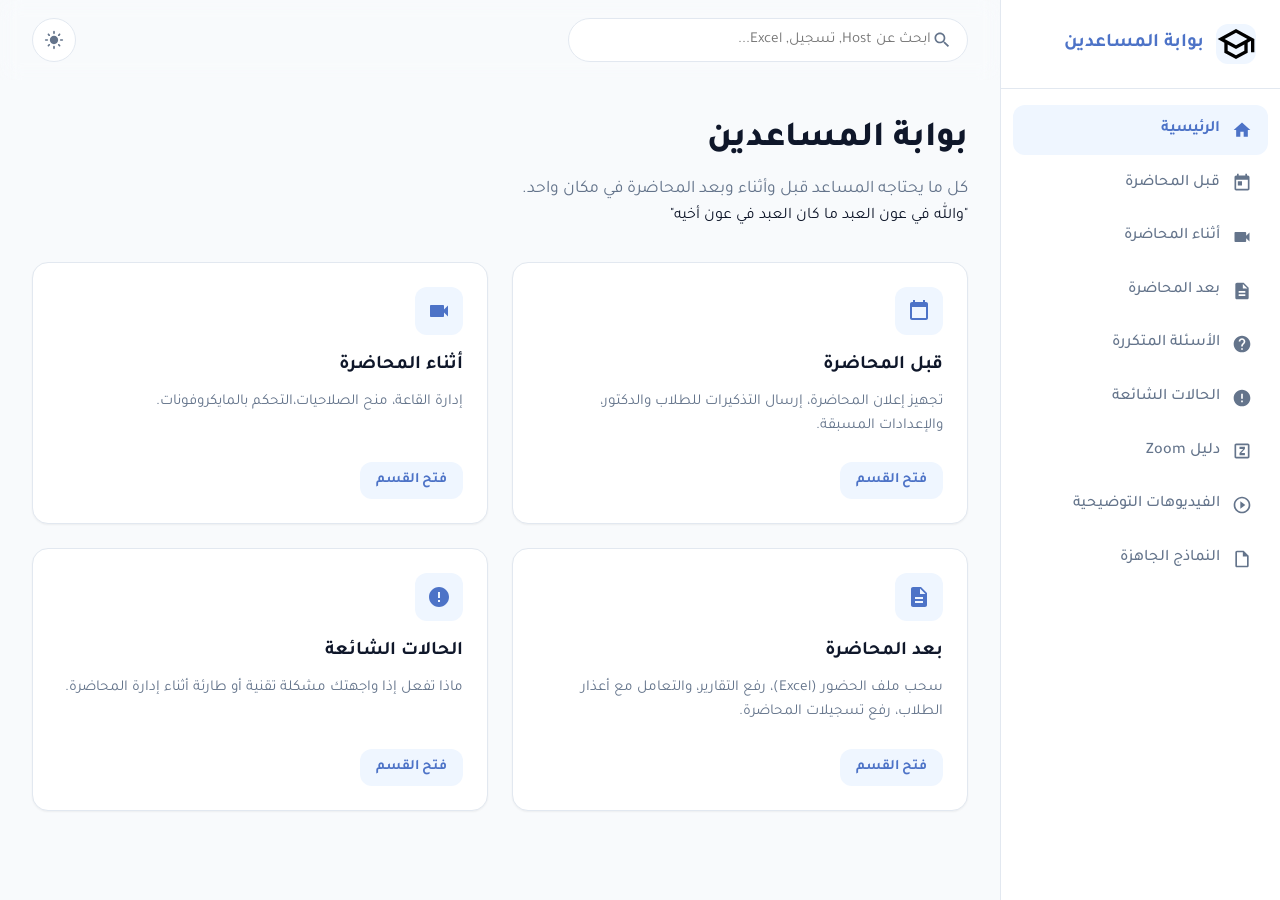
==== commit 0d6e0d0a: "Update" ====
--- a/index.html
+++ b/index.html
@@ -567,7 +567,7 @@
                     <div class="page-header">
                         <h1>بوابة المساعدين</h1>
                         <p>كل ما يحتاجه المساعد قبل وأثناء وبعد المحاضرة في مكان واحد.</p>
-                        <ul>يَقُولُ الرَّسُولُ صَلَّى اللَّهُ عَلَيْهِ وَسَلَّمَ: «وَمَنْ سَلَكَ طَرِيقًا يَلْتَمِسُ فِيهِ عِلْمًا، سَهَّلَ اللَّهُ لَهُ طَرِيقًا إِلَى الجَنَّةِ»</ul>
+                        <ul>"والله في عون العبد ما كان العبد في عون أخيه"</ul>
                     </div>
 
                     <div class="cards-grid">
@@ -801,7 +801,13 @@
                               <svg viewBox="0 0 24 24"><path d="M12 2C6.48 2 2 6.48 2 12s4.48 10 10 10 10-4.48 10-10S17.52 2 12 2zm1 15h-2v-2h2v2zm0-4h-2V7h2v6z"/></svg>
                               <span style="color: #ef4444;"><strong>Host</strong></span>
                         </div>
-                        <p class="card-desc">لاستلام صلاحية <strong>Host</strong>، من قائمة <strong>Participants</strong> اختر <strong>Claim Host</strong>، ثم أدخل الرمز الموحد: <strong>147369</strong>.</p>
+                        <p class="card-desc">لاستلام صلاحية <strong>الهوست</strong> أدخل الرمز الموحد: <strong>147369</strong>.</p>
+                        <div class="note-box">الفرق بين Host وCo-Host:
+                    <br>
+<ul><strong>Host:</strong> يمتلك كامل صلاحيات إدارة الاجتماع، مثل التحكم بالمايكات والكاميرات، إدارة الشات، التسجيل، وإنهاء الاجتماع.</ul>
+<br>
+<ul><strong>Co-Host:</strong> يساعد في إدارة الاجتماع، ويملك معظم صلاحيات الهوست، لكنه لا يستطيع تغيير إعدادات الاجتماع الأساسية أو إنهاءه بالكامل.</ul>
+</div>
                         </div>
                     
                         <div class="card searchable">
@@ -818,6 +824,14 @@
                                 <span>Participants</span>
                             </div>
                             <p class="card-desc">لفتح قائمة المشاركين. من هنا يمكنك استخدام أزرار <strong>Mute All</strong> والبحث عن أسماء الطلاب والدكتور.</p>
+                        </div>
+
+                        <div class="card searchable">
+                            <div class="zoom-key">
+                                <svg viewBox="0 0 24 24"><path d="M12 14c1.66 0 2.99-1.34 2.99-3L15 5c0-1.66-1.34-3-3-3S9 3.34 9 5v6c0 1.66 1.34 3 3 3zm5.3-3c0 3-2.54 5.1-5.3 5.1S6.7 14 6.7 11H5c0 3.41 2.72 6.23 6 6.72V21h2v-3.28c3.28-.48 6-3.3 6-6.72h-1.7z"/></svg>
+                                <span>Start Share</span>
+                            </div>
+                            <p class="card-desc">لبدء مشاركة الشاشة <br> <strong>Screen sharing</strong> لمشاركة الشاشة بالكامل </p>
                         </div>
 
                         <div class="card searchable">
@@ -888,13 +902,30 @@
                                 </div>
                             </div>
                         </div>
+
+                            <div class="accordion-item searchable">
+                            <button class="accordion-header">
+                                شروح لطريقة التحضير بإستخدام الذكاء الاصطناعي
+                                <svg viewBox="0 0 24 24"><path d="M7.41 8.59L12 13.17l4.59-4.58L18 10l-6 6-6-6 1.41-1.41z"/></svg>
+                            </button>
+                            <div class="accordion-content">
+                                <div class="accordion-content-inner">
+                                    <div class="card" style="margin-top: 15px;">
+                                        <p class="card-desc"><strong>ملف الكود المستخدم في الشرح</strong></p>
+                                        <a href="https://drive.google.com/uc?export=download&id=1Ry-OUg_gLHtKJjv931es1dcL2YW9od3x" class="card-btn" download> تنزيل الملف</a>
+                                        <p class="card-desc"><strong>شرح توضيحي خطوة بخطوة لكيفية التحضير</strong></p>
+                                        <a href="https://drive.google.com/file/d/1JkmNUl9_7hMxNqtl5xlrRyWKC215WnZt/view?usp=drive_link" target="_blank" class="card-btn">شاهد الفيديو</a>
+                                    </div>
+                                </div>
+                            </div>
+                        </div>
                     </div>
                 </div>
 
                 <div id="templates" class="page-view">
                     <div class="page-header">
                         <h1>النماذج الجاهزة 📝</h1>
-                        <p>انسخ النماذج بضغطة زر (تحتفظ بالمسافات والترتيب).</p>
+                        <p>انسخ النماذج بضغطة زر.</p>
                     </div>
                     
                     <div class="cards-grid searchable-container">
@@ -972,6 +1003,42 @@
                                 نسخ النص
                             </button>
                         </div>
+
+                        <div class="card searchable">
+                              <h3 class="card-title">تقرير الغياب</h3>
+                                 <!-- تم تغيير id هنا إلى template-absence -->
+                   <div id="template-absence" style="white-space: pre-wrap; background: var(--bg-hover); padding: 12px; border-radius: 8px; margin-bottom: 16px; color: var(--text-main); font-size: 0.95rem; border: 1px dashed var(--border-color);">*📄 تقرير غياب :* 
+
+*🔹القسم :*
+*🔹أمينة القسم:* 
+*🔹نائبة الأمينة القسم:*
+*🔹المادة:* 
+*🔹مساعد المادة:* 
+➖➖➖➖➖➖➖➖
+*▫️اليوم :* 
+*▫️التاريخ:* 
+*▫️رقم المحاضرة :* 
+➖➖➖➖➖➖➖➖
+*♦️اسماء الغائبين بغير عذر :*
+
+*♦️ الحاضرين أقل من الوقت المحسوب :* 
+
+➖➖➖➖➖➖➖➖➖➖➖➖
+*❗ لكل غياب خصم [ 2 ]  درجات*
+*❗الغياب 3 محاضرات يُدرج  في قائمة الإنذار*
+*❗الغياب 4 محاضرات يؤدي إلى الحرمان*
+`⚠️ نؤكد على الالتزام التام بالحضور وتحمّل المسؤولية الأكاديمية`
+📩 في حال وجود عذر:
+يُقدم إلى أمينة القسم
+@
+</div>
+                   <!-- تم تغيير الاسم هنا أيضاً داخل الدالة ليتطابق مع الـ id الجديد -->
+                  <button class="card-btn" onclick="copyTemplateText(this, 'template-absence')">
+                      <svg viewBox="0 0 24 24" style="width: 18px; height: 18px; fill: currentColor; margin-left: 5px;"><path d="M16 1H4c-1.1 0-2 .9-2 2v14h2V3h12V1zm3 4H8c-1.1 0-2 .9-2 2v14c0 1.1.9 2 2 2h11c1.1 0 2-.9 2-2V7c0-1.1-.9-2-2-2zm0 16H8V7h11v14z"/></svg>
+                      نسخ النص
+                      </button>
+                    </div>
+
 
                     </div>
                 </div>
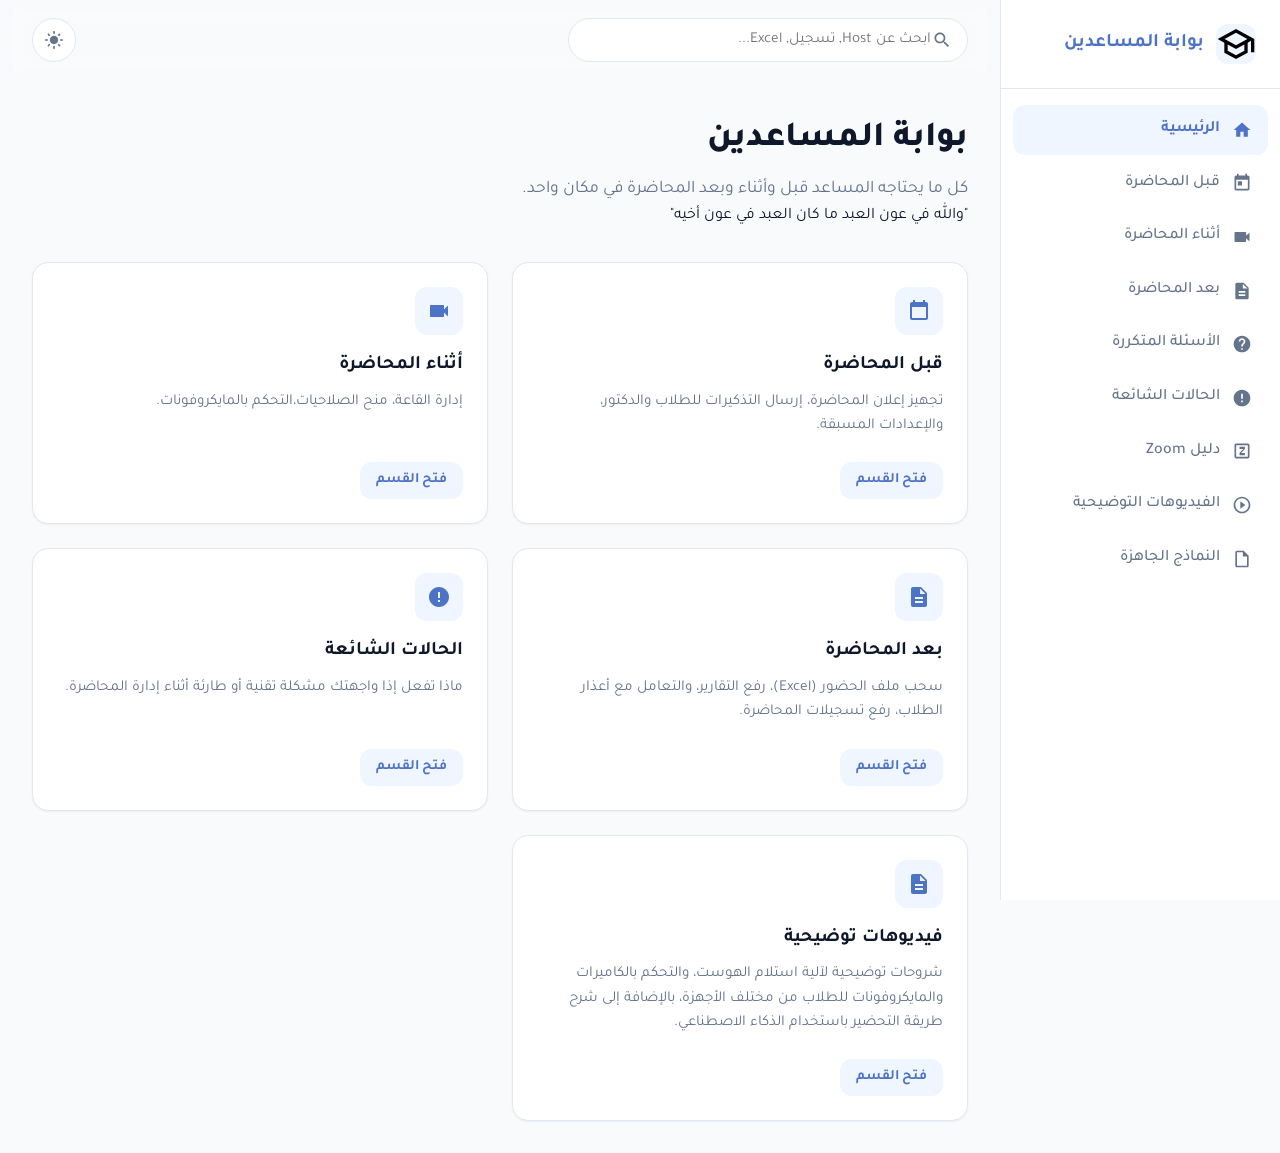
==== commit 42c37254: "Update" ====
--- a/index.html
+++ b/index.html
@@ -595,6 +595,12 @@
                             <p class="card-desc">ماذا تفعل إذا واجهتك مشكلة تقنية أو طارئة أثناء إدارة المحاضرة.</p>
                             <button class="card-btn" onclick="app.navigate('scenarios')">فتح القسم</button>
                         </div>
+                            <div class="card">
+                            <div class="card-icon"><svg viewBox="0 0 24 24"><path d="M14 2H6c-1.1 0-1.99.9-1.99 2L4 20c0 1.1.89 2 1.99 2H18c1.1 0 2-.9 2-2V8l-6-6zm2 16H8v-2h8v2zm0-4H8v-2h8v2zm-3-5V3.5L18.5 9H13z"/></svg></div>
+                            <h3 class="card-title">فيديوهات توضيحية</h3>
+                            <p class="card-desc">شروحات توضيحية لآلية استلام الهوست، والتحكم بالكاميرات والمايكروفونات للطلاب من مختلف الأجهزة، بالإضافة إلى شرح طريقة التحضير باستخدام الذكاء الاصطناعي.</p>
+                            <button class="card-btn" onclick="app.navigate('tutorial-videos')">فتح القسم</button>
+                        </div>
                     </div>
                 </div>
 
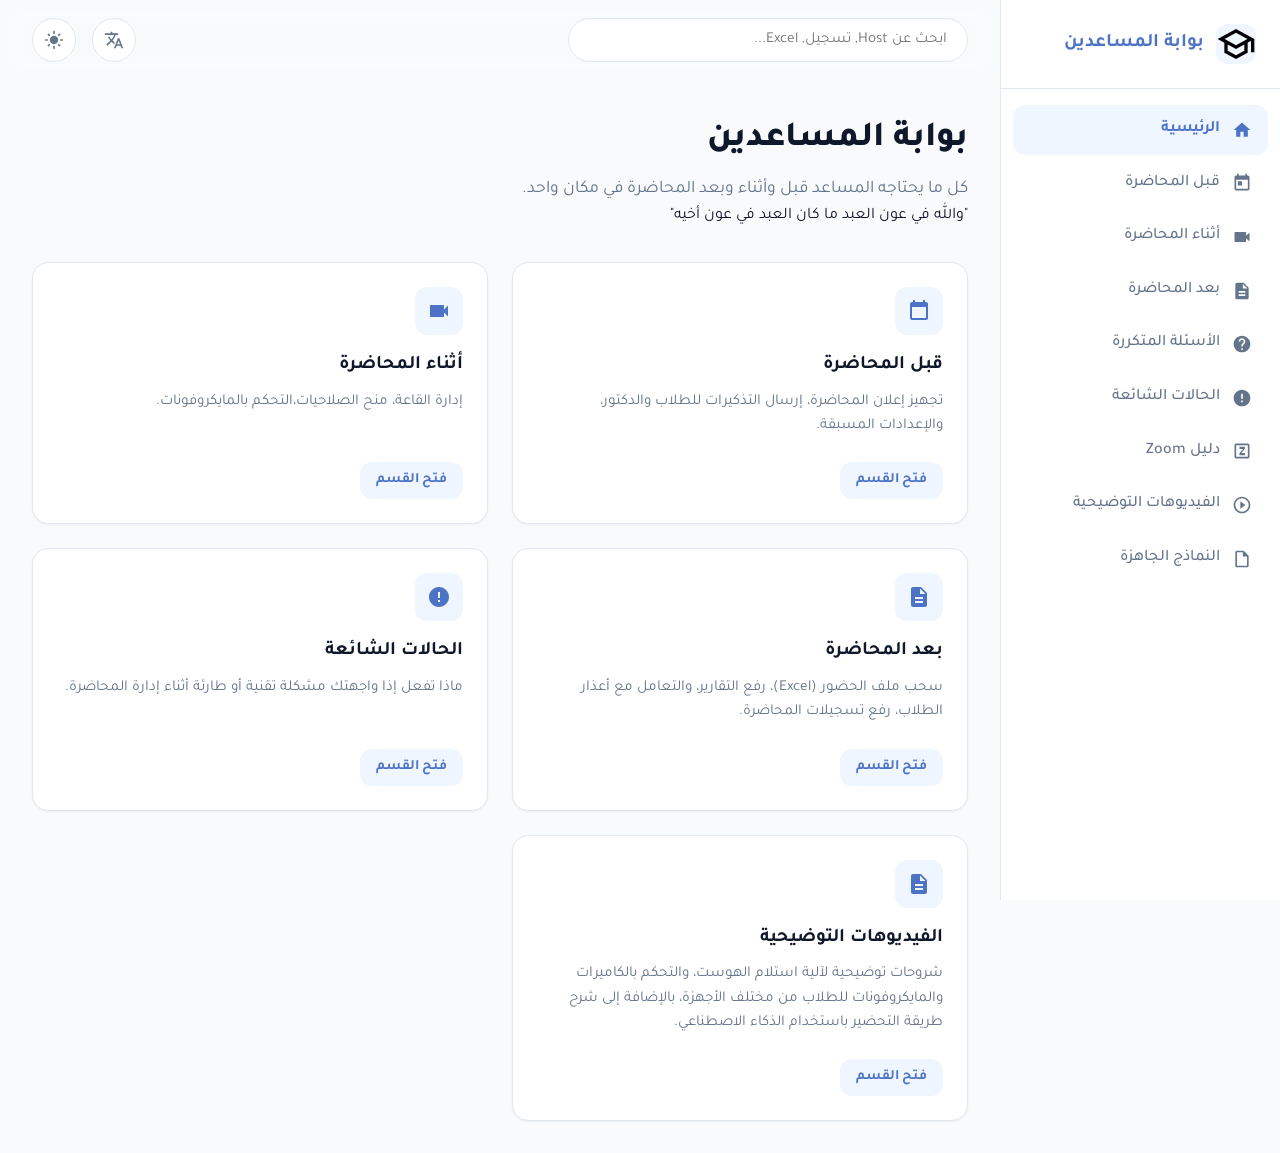
==== commit ca23573e: "Update" ====
--- a/index.html
+++ b/index.html
@@ -485,6 +485,45 @@
         .zoom-key svg { width: 24px; height: 24px; fill: var(--text-main); }
         .zoom-key span { font-weight: 600; font-family: monospace; }
         
+        /* ==========================================================================
+           7. دعم اللغة الإنجليزية (LTR Layout Fixes)
+           ========================================================================== */
+        [dir="ltr"] .sidebar {
+            right: auto;
+            left: 0;
+            border-left: none;
+            border-right: 1px solid var(--border-color);
+        }
+        [dir="ltr"] .main-content {
+            margin-right: 0;
+            margin-left: 280px;
+        }
+        [dir="ltr"] .search-container svg {
+            right: auto;
+            left: 16px;
+        }
+        [dir="ltr"] .search-input {
+            padding: 12px 48px 12px 20px;
+        }
+        [dir="ltr"] .note-box, 
+        [dir="ltr"] .alert-box {
+            border-right: none;
+            border-left: 4px solid var(--note-border);
+            border-radius: 0 8px 8px 0;
+        }
+        [dir="ltr"] .accordion-header {
+            text-align: left;
+        }
+        [dir="ltr"] ul[style*="margin-right"] {
+            margin-right: 0 !important;
+            margin-left: 20px !important;
+        }
+
+        @media (max-width: 992px) {
+            [dir="ltr"] .sidebar { transform: translateX(-100%); }
+            [dir="ltr"] .sidebar.open { transform: translateX(0); }
+            [dir="ltr"] .main-content { margin-left: 0; }
+        }
     </style>
 </head>
 <body>
@@ -498,46 +537,46 @@
                 <div class="sidebar-logo">
                     <svg viewBox="0 0 24 24"><path d="M12 3L1 9l4 2.18v6L12 21l7-3.82v-6l2-1.09V17h2V9L12 3zm6.82 6L12 12.72 5.18 9 12 5.28 18.82 9zM17 15.99l-5 2.73-5-2.73v-3.72l5 2.73 5-2.73v3.72z"/></svg>
                 </div>
-                <h2>بوابة المساعدين</h2>
+                <h2 data-i18n="portal_title">بوابة المساعدين</h2>
             </div>
             <ul class="sidebar-nav">
                 <li class="nav-item active" data-target="home">
                     <svg viewBox="0 0 24 24"><path d="M10 20v-6h4v6h5v-8h3L12 3 2 12h3v8z"/></svg>
-                    الرئيسية
+                    <span data-i18n="nav_home">الرئيسية</span>
                 </li>
                 <li class="nav-item" data-target="before-lecture">
                     <svg viewBox="0 0 24 24"><path d="M19 3h-1V1h-2v2H8V1H6v2H5c-1.1 0-1.99.9-1.99 2L3 19c0 1.1.89 2 2 2h14c1.1 0 2-.9 2-2V5c0-1.1-.9-2-2-2zm0 16H5V8h14v11zM7 10h5v5H7z"/></svg>
-                    قبل المحاضرة
+                    <span data-i18n="nav_before">قبل المحاضرة</span>
                 </li>
                 <li class="nav-item" data-target="during-lecture">
                     <svg viewBox="0 0 24 24"><path d="M17 10.5V7c0-.55-.45-1-1-1H4c-.55 0-1 .45-1 1v10c0 .55.45 1 1 1h12c.55 0 1-.45 1-1v-3.5l4 4v-11l-4 4z"/></svg>
-                    أثناء المحاضرة
+                    <span data-i18n="nav_during">أثناء المحاضرة</span>
                 </li>
                 <li class="nav-item" data-target="after-lecture">
                     <svg viewBox="0 0 24 24"><path d="M14 2H6c-1.1 0-1.99.9-1.99 2L4 20c0 1.1.89 2 1.99 2H18c1.1 0 2-.9 2-2V8l-6-6zm2 16H8v-2h8v2zm0-4H8v-2h8v2zm-3-5V3.5L18.5 9H13z"/></svg>
-                    بعد المحاضرة
+                    <span data-i18n="nav_after">بعد المحاضرة</span>
                 </li>
                 <li class="nav-item" data-target="faq">
                     <svg viewBox="0 0 24 24"><path d="M12 2C6.48 2 2 6.48 2 12s4.48 10 10 10 10-4.48 10-10S17.52 2 12 2zm1 17h-2v-2h2v2zm2.07-7.75l-.9.92C13.45 12.9 13 13.5 13 15h-2v-.5c0-1.1.45-2.1 1.17-2.83l1.24-1.26c.37-.36.59-.86.59-1.41 0-1.1-.9-2-2-2s-2 .9-2 2H8c0-2.21 1.79-4 4-4s4 1.79 4 4c0 .88-.36 1.68-.93 2.25z"/></svg>
-                    الأسئلة المتكررة
+                    <span data-i18n="nav_faq">الأسئلة المتكررة</span>
                 </li>
                 <li class="nav-item" data-target="scenarios">
                     <svg viewBox="0 0 24 24"><path d="M12 2C6.48 2 2 6.48 2 12s4.48 10 10 10 10-4.48 10-10S17.52 2 12 2zm1 15h-2v-2h2v2zm0-4h-2V7h2v6z"/></svg>
-                    الحالات الشائعة
+                    <span data-i18n="nav_scenarios">الحالات الشائعة</span>
                 </li>
                 <li class="nav-item" data-target="zoom-guide">
-                   <svg viewBox="0 0 24 24" fill="currentColor">
-                   <path d="M19 3H5c-1.1 0-2 .9-2 2v14c0 1.1.9 2 2 2h14c1.1 0 2-.9 2-2V5c0-1.1-.9-2-2-2zm0 16H5V5h14v14z M9 7h6.5v2.5L11 14.5h4.5V17H9v-2.5L13.5 9.5H9V7z"/>
-        </svg>
-        دليل Zoom
-    </li>
+                    <svg viewBox="0 0 24 24" fill="currentColor">
+                        <path d="M19 3H5c-1.1 0-2 .9-2 2v14c0 1.1.9 2 2 2h14c1.1 0 2-.9 2-2V5c0-1.1-.9-2-2-2zm0 16H5V5h14v14z M9 7h6.5v2.5L11 14.5h4.5V17H9v-2.5L13.5 9.5H9V7z"/>
+                    </svg>
+                    <span data-i18n="nav_zoom">دليل Zoom</span>
+                </li>
                 <li class="nav-item" data-target="tutorial-videos">
                     <svg viewBox="0 0 24 24"><path d="M10 16.5l6-4.5-6-4.5v9zM12 2C6.48 2 2 6.48 2 12s4.48 10 10 10 10-4.48 10-10S17.52 2 12 2zm0 18c-4.41 0-8-3.59-8-8s3.59-8 8-8 8 3.59 8 8-3.59 8-8 8z"/></svg>
-                    الفيديوهات التوضيحية
+                    <span data-i18n="nav_videos">الفيديوهات التوضيحية</span>
                 </li>
                 <li class="nav-item" data-target="templates">
                     <svg viewBox="0 0 24 24"><path d="M14 2H6c-1.1 0-1.99.9-1.99 2L4 20c0 1.1.89 2 1.99 2H18c1.1 0 2-.9 2-2V8l-6-6zM6 20V4h7v5h5v11H6z"/></svg>
-                    النماذج الجاهزة
+                    <span data-i18n="nav_templates">النماذج الجاهزة</span>
                 </li>
             </ul>
         </aside>
@@ -550,11 +589,17 @@
                 </button>
                 
                 <div class="search-container">
-                    <svg viewBox="0 0 24 24"><path d="M15.5 14h-.79l-.28-.27C15.41 12.59 16 11.11 16 9.5 16 5.91 13.09 3 9.5 3S3 5.91 3 9.5 5.91 16 9.5 16c1.61 0 3.09-.59 4.23-1.57l.27.28v.79l5 4.99L20.49 19l-4.99-5zm-6 0C7.01 14 5 11.99 5 9.5S7.01 5 9.5 5 14 7.01 14 9.5 11.99 14 9.5 14z"/></svg>
-                    <input type="text" class="search-input" id="searchInput" placeholder="    ابحث عن Host, تسجيل, Excel...">
+                    <input type="text" class="search-input" id="searchInput" data-i18n-placeholder="search_placeholder" placeholder="أبحث عن Host, تسجيل, Excel...">
                 </div>
 
                 <div class="topbar-actions">
+                    <!-- زر تغيير اللغة الجديد -->
+                    <button class="icon-btn" id="langToggle" title="تغيير اللغة / Change Language">
+                        <svg viewBox="0 0 24 24" fill="currentColor">
+                            <path d="M12.87 15.07l-2.54-2.51.03-.03c1.74-1.94 2.98-4.17 3.71-6.53H17V4h-7V2H8v2H1v1.99h11.17C11.5 7.92 10.44 9.75 9 11.35 8.07 10.32 7.3 9.19 6.69 8h-2c.73 1.63 1.73 3.17 2.98 4.56l-5.09 5.02L4 19l5-5 3.11 3.11.76-2.04zM18.5 10h-2L12 22h2l1.12-3h4.75L21 22h2l-4.5-12zm-2.62 7l1.62-4.33L19.12 17h-3.24z"/>
+                        </svg>
+                    </button>
+
                     <button class="icon-btn" id="themeToggle" title="تبديل الوضع الليلي">
                         <svg class="sun-icon" viewBox="0 0 24 24"><path d="M12 7c-2.76 0-5 2.24-5 5s2.24 5 5 5 5-2.24 5-5-2.24-5-5-5zM2 13h2c.55 0 1-.45 1-1s-.45-1-1-1H2c-.55 0-1 .45-1 1s.45 1 1 1zm18 0h2c.55 0 1-.45 1-1s-.45-1-1-1h-2c-.55 0-1 .45-1 1s.45 1 1 1zM11 2v2c0 .55.45 1 1 1s1-.45 1-1V2c0-.55-.45-1-1-1s-1 .45-1 1zm0 18v2c0 .55.45 1 1 1s1-.45 1-1v-2c0-.55-.45-1-1-1s-1 .45-1 1zM5.99 4.58c-.39-.39-1.03-.39-1.41 0-.39.39-.39 1.03 0 1.41l1.06 1.06c.39.39 1.03.39 1.41 0 .39-.39.39-1.03 0-1.41L5.99 4.58zm12.37 12.37c-.39-.39-1.03-.39-1.41 0-.39.39-.39 1.03 0 1.41l1.06 1.06c.39.39 1.03.39 1.41 0 .39-.39.39-1.03 0-1.41l-1.06-1.06zm1.06-10.96c.39-.39.39-1.03 0-1.41-.39-.39-1.03-.39-1.41 0l-1.06 1.06c-.39.39-.39 1.03 0 1.41.39.39 1.03.39 1.41 0l1.06-1.06zM7.05 18.36c.39-.39.39-1.03 0-1.41-.39-.39-1.03-.39-1.41 0l-1.06 1.06c-.39.39-.39 1.03 0 1.41.39.39 1.03.39 1.41 0l1.06-1.06z"/></svg>
                     </button>
@@ -565,53 +610,53 @@
                 
                 <div id="home" class="page-view active">
                     <div class="page-header">
-                        <h1>بوابة المساعدين</h1>
-                        <p>كل ما يحتاجه المساعد قبل وأثناء وبعد المحاضرة في مكان واحد.</p>
-                        <ul>"والله في عون العبد ما كان العبد في عون أخيه"</ul>
+                        <h1 data-i18n="home_title">بوابة المساعدين</h1>
+                        <p data-i18n="home_desc">كل ما يحتاجه المساعد قبل وأثناء وبعد المحاضرة في مكان واحد.</p>
+                        <ul data-i18n="home_quote">"والله في عون العبد ما كان العبد في عون أخيه"</ul>
                     </div>
 
                     <div class="cards-grid">
                         <div class="card">
                             <div class="card-icon"><svg viewBox="0 0 24 24"><path d="M19 3h-1V1h-2v2H8V1H6v2H5c-1.1 0-2 .9-2 2v14c0 1.1.9 2 2 2h14c1.1 0 2-.9 2-2V5c0-1.1-.9-2-2-2zm0 16H5V8h14v11z"/></svg></div>
-                            <h3 class="card-title">قبل المحاضرة</h3>
-                            <p class="card-desc">تجهيز إعلان المحاضرة، إرسال التذكيرات للطلاب والدكتور، والإعدادات المسبقة.</p>
-                            <button class="card-btn" onclick="app.navigate('before-lecture')">فتح القسم</button>
+                            <h3 class="card-title" data-i18n="nav_before">قبل المحاضرة</h3>
+                            <p class="card-desc" data-i18n="card_before_desc">تجهيز إعلان المحاضرة، إرسال التذكيرات للطلاب والدكتور، والإعدادات المسبقة.</p>
+                            <button class="card-btn" onclick="app.navigate('before-lecture')" data-i18n="open_section">فتح القسم</button>
                         </div>
                         <div class="card">
                             <div class="card-icon"><svg viewBox="0 0 24 24"><path d="M17 10.5V7c0-.55-.45-1-1-1H4c-.55 0-1 .45-1 1v10c0 .55.45 1 1 1h12c.55 0 1-.45 1-1v-3.5l4 4v-11l-4 4z"/></svg></div>
-                            <h3 class="card-title">أثناء المحاضرة</h3>
-                            <p class="card-desc">إدارة القاعة، منح الصلاحيات،التحكم بالمايكروفونات.</p>
-                            <button class="card-btn" onclick="app.navigate('during-lecture')">فتح القسم</button>
+                            <h3 class="card-title" data-i18n="nav_during">أثناء المحاضرة</h3>
+                            <p class="card-desc" data-i18n="card_during_desc">إدارة القاعة، منح الصلاحيات،التحكم بالمايكروفونات.</p>
+                            <button class="card-btn" onclick="app.navigate('during-lecture')" data-i18n="open_section">فتح القسم</button>
                         </div>
                         <div class="card">
                             <div class="card-icon"><svg viewBox="0 0 24 24"><path d="M14 2H6c-1.1 0-1.99.9-1.99 2L4 20c0 1.1.89 2 1.99 2H18c1.1 0 2-.9 2-2V8l-6-6zm2 16H8v-2h8v2zm0-4H8v-2h8v2zm-3-5V3.5L18.5 9H13z"/></svg></div>
-                            <h3 class="card-title">بعد المحاضرة</h3>
-                            <p class="card-desc">سحب ملف الحضور (Excel)، رفع التقارير، والتعامل مع أعذار الطلاب، رفع تسجيلات المحاضرة.</p>
-                            <button class="card-btn" onclick="app.navigate('after-lecture')">فتح القسم</button>
+                            <h3 class="card-title" data-i18n="nav_after">بعد المحاضرة</h3>
+                            <p class="card-desc" data-i18n="card_after_desc">سحب ملف الحضور (Excel)، رفع التقارير، والتعامل مع أعذار الطلاب، رفع تسجيلات المحاضرة.</p>
+                            <button class="card-btn" onclick="app.navigate('after-lecture')" data-i18n="open_section">فتح القسم</button>
                         </div>
                         <div class="card">
                             <div class="card-icon"><svg viewBox="0 0 24 24"><path d="M12 2C6.48 2 2 6.48 2 12s4.48 10 10 10 10-4.48 10-10S17.52 2 12 2zm1 15h-2v-2h2v2zm0-4h-2V7h2v6z"/></svg></div>
-                            <h3 class="card-title">الحالات الشائعة</h3>
-                            <p class="card-desc">ماذا تفعل إذا واجهتك مشكلة تقنية أو طارئة أثناء إدارة المحاضرة.</p>
-                            <button class="card-btn" onclick="app.navigate('scenarios')">فتح القسم</button>
+                            <h3 class="card-title" data-i18n="nav_scenarios">الحالات الشائعة</h3>
+                            <p class="card-desc" data-i18n="card_scenarios_desc">ماذا تفعل إذا واجهتك مشكلة تقنية أو طارئة أثناء إدارة المحاضرة.</p>
+                            <button class="card-btn" onclick="app.navigate('scenarios')" data-i18n="open_section">فتح القسم</button>
                         </div>
                             <div class="card">
                             <div class="card-icon"><svg viewBox="0 0 24 24"><path d="M14 2H6c-1.1 0-1.99.9-1.99 2L4 20c0 1.1.89 2 1.99 2H18c1.1 0 2-.9 2-2V8l-6-6zm2 16H8v-2h8v2zm0-4H8v-2h8v2zm-3-5V3.5L18.5 9H13z"/></svg></div>
-                            <h3 class="card-title">فيديوهات توضيحية</h3>
-                            <p class="card-desc">شروحات توضيحية لآلية استلام الهوست، والتحكم بالكاميرات والمايكروفونات للطلاب من مختلف الأجهزة، بالإضافة إلى شرح طريقة التحضير باستخدام الذكاء الاصطناعي.</p>
-                            <button class="card-btn" onclick="app.navigate('tutorial-videos')">فتح القسم</button>
+                            <h3 class="card-title" data-i18n="nav_videos">فيديوهات توضيحية</h3>
+                            <p class="card-desc" data-i18n="card_videos_desc">شروحات توضيحية لآلية استلام الهوست، والتحكم بالكاميرات والمايكروفونات للطلاب من مختلف الأجهزة، بالإضافة إلى شرح طريقة التحضير باستخدام الذكاء الاصطناعي.</p>
+                            <button class="card-btn" onclick="app.navigate('tutorial-videos')" data-i18n="open_section">فتح القسم</button>
                         </div>
                     </div>
                 </div>
 
                 <div id="before-lecture" class="page-view">
                     <div class="page-header">
-                        <h1>قبل المحاضرة 📅</h1>
-                        <p>قائمة المهام التي يجب إنجازها قبل بدء المحاضرة.</p>
+                        <h1 data-i18n="before_page_title">قبل المحاضرة 📅</h1>
+                        <p data-i18n="before_page_desc">قائمة المهام التي يجب إنجازها قبل بدء المحاضرة.</p>
                     </div>
                     <div class="cards-grid searchable-container">
                         <div class="card searchable">
-                            <h3 class="card-title">إرسال التذكيرات</h3>
+                            <h3 class="card-title" data-i18n="reminders_title">إرسال التذكيرات</h3>
                             <ul style="list-style: disc; margin-right: 20px; color: var(--text-muted);">
                                 <li>رسالة الإعلان: قبل المحاضرة بـ 24 ساعة.</li>
                                 <li>ملصق التذكير الأول: صباح يوم المحاضرة.</li>
@@ -624,7 +669,7 @@
                             </div>
                         </div>
                         <div class="card searchable">
-                            <h3 class="card-title">رابط Zoom</h3>
+                            <h3 class="card-title" data-i18n="zoom_link_title">رابط Zoom</h3>
                             <p class="card-desc">هل يجب إنشاء رابط Zoom جديد؟</p>
                             <p style="color: var(--text-muted);">لا، استخدم الرابط الثابت المخصص للمادة والذي تم تزويدك به من قبل الإدارة.</p>
                             <div class="alert-box">
@@ -632,7 +677,7 @@
                             </div>
                         </div>
                         <div class="card searchable">
-                            <h3 class="card-title">التحدث وعرض المادة</h3>
+                            <h3 class="card-title" data-i18n="talk_title">التحدث وعرض المادة</h3>
                             <p class="card-desc">هل يطلب من المساعد التحدث؟</p>
                             <p style="color: var(--text-muted);">دورك الأساسي هو الإدارة التقنية، التحدث يكون فقط للترحيب بالدكتور أو تنبيه الطلاب لأمر تقني.</p>
                             <div class="note-box">
@@ -640,7 +685,7 @@
                             </div>
                         </div>
                         <div class="card searchable">
-                            <h3 class="card-title">التجهيز الشخصي</h3>
+                            <h3 class="card-title" data-i18n="prep_title">التجهيز الشخصي</h3>
                             <ul style="list-style: disc; margin-right: 20px; color: var(--text-muted);">
                                 <li>التواجد في القاعة قبل خمس دقائق من الوقت الرسمي.</li>
                                 <li>التأكد من استقرار شبكة الإنترنت لديك.</li>
@@ -651,13 +696,13 @@
 
                 <div id="during-lecture" class="page-view">
                     <div class="page-header">
-                        <h1>أثناء المحاضرة 🎥</h1>
-                        <p>الخطوات التنفيذية لضمان سير المحاضرة بسلاسة واحترافية.</p>
+                        <h1 data-i18n="during_page_title">أثناء المحاضرة 🎥</h1>
+                        <p data-i18n="during_page_desc">الخطوات التنفيذية لضمان سير المحاضرة بسلاسة واحترافية.</p>
                     </div>
                     <div class="cards-grid searchable-container">
                         <div class="card searchable">
                             <div class="card-icon"><svg viewBox="0 0 24 24"><path d="M12 12c2.21 0 4-1.79 4-4s-1.79-4-4-4-4 1.79-4 4 1.79 4 4 4zm0 2c-2.67 0-8 1.34-8 4v2h16v-2c0-2.66-5.33-4-8-4z"/></svg></div>
-                            <h3 class="card-title">استلام ومنح الصلاحيات</h3>
+                            <h3 class="card-title" data-i18n="host_auth_title">استلام ومنح الصلاحيات</h3>
                             <ul style="list-style: disc; margin-right: 20px; color: var(--text-muted);">
                                 <li>تأكد أنك تمتلك صلاحية <strong>Host</strong> بمجرد دخولك القاعة.</li>
                                 <li>عند دخول الدكتور، قم بالبحث عن اسمه فوراً وامنحه صلاحية <strong>Co-Host</strong>.</li>
@@ -665,7 +710,7 @@
                         </div>
                         <div class="card searchable">
                             <div class="card-icon"><svg viewBox="0 0 24 24"><path d="M17 10.5V7c0-.55-.45-1-1-1H4c-.55 0-1 .45-1 1v10c0 .55.45 1 1 1h12c.55 0 1-.45 1-1v-3.5l4 4v-11l-4 4z"/></svg></div>
-                            <h3 class="card-title">إغلاق الكاميرات والمايك</h3>
+                            <h3 class="card-title" data-i18n="mic_cam_title">إغلاق الكاميرات والمايك</h3>
                             <ul style="list-style: disc; margin-right: 20px; color: var(--text-muted);">
                                 <li>اضغط على <strong>Host tools</strong> وتأكد من إزالة علامة الصح عن خيار <strong>"Unmute + Start video"</strong>.</li>
                                 <li>أغلق كاميرا أي طالب يفتحها بالخطأ فوراً من قائمة المشاركين.</li>
@@ -673,7 +718,7 @@
                         </div>
                         <div class="card searchable">
                             <div class="card-icon"><svg viewBox="0 0 24 24"><path d="M12 2C6.48 2 2 6.48 2 12s4.48 10 10 10 10-4.48 10-10S17.52 2 12 2zm-2 14.5v-9l6 4.5-6 4.5z"/></svg></div>
-                            <h3 class="card-title">التحكم بالتسجيل</h3>
+                            <h3 class="card-title" data-i18n="record_title">التحكم بالتسجيل</h3>
                             <ul style="list-style: disc; margin-right: 20px; color: var(--text-muted);">
                                 <li>تنبيه: رابط المحاضرة مُفعّل تلقائيًا لبدء التسجيل مع بداية وقت المحاضرة، لذا يُرجى عدم إيقاف التسجيل أو إيقافه يدويًا أثناء المحاضرة.</li>
                             </ul>
@@ -681,7 +726,7 @@
                         </div>
                         <div class="card searchable">
                             <div class="card-icon"><svg viewBox="0 0 24 24"><path d="M11.99 2C6.47 2 2 6.48 2 12s4.47 10 9.99 10C17.52 22 22 17.52 22 12S17.52 2 11.99 2zM12 20c-4.42 0-8-3.58-8-8s3.58-8 8-8 8 3.58 8 8-3.58 8-8 8zm.5-13H11v6l5.25 3.15.75-1.23-4.5-2.67z"/></svg></div>
-                            <h3 class="card-title">قبل نهاية المحاضرة بـ 5 دقائق</h3>
+                            <h3 class="card-title" data-i18n="end_5min_title">قبل نهاية المحاضرة بـ 5 دقائق</h3>
                             <p class="card-desc">تأكد من أن صلاحية الهوست لا تزال معك.</p>
                             <div class="note-box">اكتب في الشات: "تذكير: تبقى 5 دقائق على نهاية الوقت، وأن الغرفة ستغلق تلقائيًا عند الدقيقة (59) من قبل وحدة الغرف الصوتية".</div>
                         </div>
@@ -690,24 +735,24 @@
 
                 <div id="after-lecture" class="page-view">
                     <div class="page-header">
-                        <h1>بعد المحاضرة 📄</h1>
-                        <p>الإجراءات الإدارية وتوثيق البيانات.</p>
+                        <h1 data-i18n="after_page_title">بعد المحاضرة 📄</h1>
+                        <p data-i18n="after_page_desc">الإجراءات الإدارية وتوثيق البيانات.</p>
                     </div>
                     <div class="cards-grid searchable-container">
                         <div class="card searchable">
-                            <h3 class="card-title">استخراج ملف الحضور (Excel)</h3>
+                            <h3 class="card-title" data-i18n="excel_title">استخراج ملف الحضور (Excel)</h3>
                             <li><strong>ملاحظات:</strong></li>
                             <ul>·توجد قناة في تيليجرام تُرفع فيها ملفات الحضور بصيغة Excel</ul>
                             <p class="card-desc">يتم الاعتماد على ملف الحضور في تعبئة التقرير</p>
                             <a href="https://t.me/+c8zBc__w1xg5NDM0" target="_blank" class="card-btn">الإنضمام لقناة التيلقرام</a>
                         </div>
                         <div class="card searchable">
-                            <h3 class="card-title">رفع التقارير</h3>
+                            <h3 class="card-title" data-i18n="reports_title">رفع التقارير</h3>
                             <p class="card-desc">قم بتعبئة نموذج التقرير الخاص بالمقرر، وارفق ملف الغياب والحضور.</p>
                             <div class="alert-box">يجب رفع التقرير خلال 24 ساعة كحد أقصى من انتهاء المحاضرة للأمين.</div>
                         </div>
                         <div class="card searchable">
-                            <h3 class="card-title">رفع التسجيلات</h3>
+                            <h3 class="card-title" data-i18n="upload_records_title">رفع التسجيلات</h3>
                             <p class="card-desc">في وصف مجموعة المقرر ستجد روابط التسجيلات المرئية والصوتية الخاصة بالقسم.</p>
                             <p class="card-desc">انسخ رابط التسجيل المطلوب، ثم أرفقه في نموذج التسجيلات، وأرفقه في مجموعة المقرر .</p>
                             <div class="alert-box">
@@ -716,7 +761,7 @@
                              </div>
                         </div>
                         <div class="card searchable">
-                            <h3 class="card-title">إدارة الأعذار</h3>
+                            <h3 class="card-title" data-i18n="excuses_title">إدارة الأعذار</h3>
                             <p class="card-desc">أي طالب يقدم عذراً أثناء المحاضرة (مشكلة تقنية، انقطاع كهرباء)، قم بتسجيله في قسم "الملاحظات" داخل التقرير ليتم مراجعته.</p>
                         </div>
                     </div>
@@ -724,8 +769,8 @@
 
                 <div id="faq" class="page-view">
                     <div class="page-header">
-                        <h1>الأسئلة المتكررة ❓</h1>
-                        <p>إجابات سريعة للأسئلة الأكثر شيوعاً بين المساعدين.</p>
+                        <h1 data-i18n="faq_page_title">الأسئلة المتكررة ❓</h1>
+                        <p data-i18n="faq_page_desc">إجابات سريعة للأسئلة الأكثر شيوعاً بين المساعدين.</p>
                     </div>
                     
                     <div class="accordion searchable-container">
@@ -767,8 +812,8 @@
 
                 <div id="scenarios" class="page-view">
                     <div class="page-header">
-                        <h1>ماذا أفعل إذا... 📌</h1>
-                        <p>دليل الاستجابة السريعة للمواقف الطارئة.</p>
+                        <h1 data-i18n="scenarios_page_title">ماذا أفعل إذا... 📌</h1>
+                        <p data-i18n="scenarios_page_desc">دليل الاستجابة السريعة للمواقف الطارئة.</p>
                     </div>
                     <div class="cards-grid searchable-container">
                         <div class="card searchable">
@@ -796,8 +841,8 @@
 
                 <div id="zoom-guide" class="page-view">
                     <div class="page-header">
-                        <h1>دليل أزرار Zoom 📚</h1>
-                        <p>شرح مختصر لوظائف الواجهة.</p>
+                        <h1 data-i18n="zoom_page_title">دليل أزرار Zoom 📚</h1>
+                        <p data-i18n="zoom_page_desc">شرح مختصر لوظائف الواجهة.</p>
                     </div>
                     
 
@@ -852,8 +897,8 @@
 
                 <div id="tutorial-videos" class="page-view">
                     <div class="page-header">
-                        <h1>الفيديوهات التوضيحية 🎥</h1>
-                        <p>شروحات مرئية لحل المشاكل التقنية مقسمة حسب نوع الجهاز.</p>
+                        <h1 data-i18n="videos_page_title">الفيديوهات التوضيحية 🎥</h1>
+                        <p data-i18n="videos_page_desc">شروحات مرئية لحل المشاكل التقنية مقسمة حسب نوع الجهاز.</p>
                     </div>
                     
                     <div class="accordion searchable-container">
@@ -930,8 +975,8 @@
 
                 <div id="templates" class="page-view">
                     <div class="page-header">
-                        <h1>النماذج الجاهزة 📝</h1>
-                        <p>انسخ النماذج بضغطة زر.</p>
+                        <h1 data-i18n="templates_page_title">النماذج الجاهزة 📝</h1>
+                        <p data-i18n="templates_page_desc">انسخ النماذج بضغطة زر.</p>
                     </div>
                     
                     <div class="cards-grid searchable-container">
@@ -959,7 +1004,7 @@
 </div>
                             <button class="card-btn" onclick="copyTemplateText(this, 'template-announce')">
                                 <svg viewBox="0 0 24 24" style="width: 18px; height: 18px; fill: currentColor; margin-left: 5px;"><path d="M16 1H4c-1.1 0-2 .9-2 2v14h2V3h12V1zm3 4H8c-1.1 0-2 .9-2 2v14c0 1.1.9 2 2 2h11c1.1 0 2-.9 2-2V7c0-1.1-.9-2-2-2zm0 16H8V7h11v14z"/></svg>
-                                نسخ النص
+                                <span data-i18n="copy_text">نسخ النص</span>
                             </button>
                         </div>
 
@@ -1006,7 +1051,7 @@
 </div>
                             <button class="card-btn" onclick="copyTemplateText(this, 'template-report')">
                                 <svg viewBox="0 0 24 24" style="width: 18px; height: 18px; fill: currentColor; margin-left: 5px;"><path d="M16 1H4c-1.1 0-2 .9-2 2v14h2V3h12V1zm3 4H8c-1.1 0-2 .9-2 2v14c0 1.1.9 2 2 2h11c1.1 0 2-.9 2-2V7c0-1.1-.9-2-2-2zm0 16H8V7h11v14z"/></svg>
-                                نسخ النص
+                                <span data-i18n="copy_text">نسخ النص</span>
                             </button>
                         </div>
 
@@ -1041,7 +1086,7 @@
                    <!-- تم تغيير الاسم هنا أيضاً داخل الدالة ليتطابق مع الـ id الجديد -->
                   <button class="card-btn" onclick="copyTemplateText(this, 'template-absence')">
                       <svg viewBox="0 0 24 24" style="width: 18px; height: 18px; fill: currentColor; margin-left: 5px;"><path d="M16 1H4c-1.1 0-2 .9-2 2v14h2V3h12V1zm3 4H8c-1.1 0-2 .9-2 2v14c0 1.1.9 2 2 2h11c1.1 0 2-.9 2-2V7c0-1.1-.9-2-2-2zm0 16H8V7h11v14z"/></svg>
-                      نسخ النص
+                      <span data-i18n="copy_text">نسخ النص</span>
                       </button>
                     </div>
 
@@ -1051,7 +1096,7 @@
 
                 <div id="search-results-view" class="page-view">
                     <div class="page-header">
-                        <h1>نتائج البحث 🔍</h1>
+                        <h1 data-i18n="search_page_title">نتائج البحث 🔍</h1>
                         <p id="search-count-text">يتم عرض النتائج...</p>
                     </div>
                     <div id="search-results-container" class="cards-grid">
@@ -1067,17 +1112,127 @@
     </button>
 
     <script>
+        // --- 1. قاموس الترجمة الجديد ---
+        const translations = {
+            ar: {
+                portal_title: "بوابة المساعدين",
+                nav_home: "الرئيسية",
+                nav_before: "قبل المحاضرة",
+                nav_during: "أثناء المحاضرة",
+                nav_after: "بعد المحاضرة",
+                nav_faq: "الأسئلة المتكررة",
+                nav_scenarios: "الحالات الشائعة",
+                nav_zoom: "دليل Zoom",
+                nav_videos: "الفيديوهات التوضيحية",
+                nav_templates: "النماذج الجاهزة",
+                search_placeholder: "ابحث عن Host, تسجيل, Excel...",
+                home_title: "بوابة المساعدين",
+                home_desc: "كل ما يحتاجه المساعد قبل وأثناء وبعد المحاضرة في مكان واحد.",
+                home_quote: '"والله في عون العبد ما كان العبد في عون أخيه"',
+                open_section: "فتح القسم",
+                card_before_desc: "تجهيز إعلان المحاضرة، إرسال التذكيرات للطلاب والدكتور، والإعدادات المسبقة.",
+                card_during_desc: "إدارة القاعة، منح الصلاحيات،التحكم بالمايكروفونات.",
+                card_after_desc: "سحب ملف الحضور (Excel)، رفع التقارير، والتعامل مع أعذار الطلاب، رفع تسجيلات المحاضرة.",
+                card_scenarios_desc: "ماذا تفعل إذا واجهتك مشكلة تقنية أو طارئة أثناء إدارة المحاضرة.",
+                card_videos_desc: "شروحات توضيحية لآلية استلام الهوست، والتحكم بالكاميرات والمايكروفونات للطلاب من مختلف الأجهزة، بالإضافة إلى شرح طريقة التحضير باستخدام الذكاء الاصطناعي.",
+                before_page_title: "قبل المحاضرة 📅",
+                before_page_desc: "قائمة المهام التي يجب إنجازها قبل بدء المحاضرة.",
+                during_page_title: "أثناء المحاضرة 🎥",
+                during_page_desc: "الخطوات التنفيذية لضمان سير المحاضرة بسلاسة واحترافية.",
+                after_page_title: "بعد المحاضرة 📄",
+                after_page_desc: "الإجراءات الإدارية وتوثيق البيانات.",
+                faq_page_title: "الأسئلة المتكررة ❓",
+                faq_page_desc: "إجابات سريعة للأسئلة الأكثر شيوعاً بين المساعدين.",
+                scenarios_page_title: "ماذا أفعل إذا... 📌",
+                scenarios_page_desc: "دليل الاستجابة السريعة للمواقف الطارئة.",
+                zoom_page_title: "دليل أزرار Zoom 📚",
+                zoom_page_desc: "شرح مختصر لوظائف الواجهة.",
+                videos_page_title: "الفيديوهات التوضيحية 🎥",
+                videos_page_desc: "شروحات مرئية لحل المشاكل التقنية مقسمة حسب نوع الجهاز.",
+                templates_page_title: "النماذج الجاهزة 📝",
+                templates_page_desc: "انسخ النماذج بضغطة زر.",
+                search_page_title: "نتائج البحث 🔍",
+                copy_text: "نسخ النص",
+                reminders_title: "إرسال التذكيرات",
+                zoom_link_title: "رابط Zoom",
+                talk_title: "التحدث وعرض المادة",
+                prep_title: "التجهيز الشخصي",
+                host_auth_title: "استلام ومنح الصلاحيات",
+                mic_cam_title: "إغلاق الكاميرات والمايك",
+                record_title: "التحكم بالتسجيل",
+                end_5min_title: "قبل نهاية المحاضرة بـ 5 دقائق",
+                excel_title: "استخراج ملف الحضور (Excel)",
+                reports_title: "رفع التقارير",
+                upload_records_title: "رفع التسجيلات",
+                excuses_title: "إدارة الأعذار",
+            },
+            en: {
+                portal_title: "Assistants Portal",
+                nav_home: "Home",
+                nav_before: "Before Lecture",
+                nav_during: "During Lecture",
+                nav_after: "After Lecture",
+                nav_faq: "FAQ",
+                nav_scenarios: "Common Scenarios",
+                nav_zoom: "Zoom Guide",
+                nav_videos: "Tutorial Videos",
+                nav_templates: "Templates",
+                search_placeholder: "Search for Host, Record, Excel...",
+                home_title: "Assistants Portal",
+                home_desc: "Everything an assistant needs before, during, and after the lecture in one place.",
+                home_quote: '"God helps the servant as long as the servant helps his brother"',
+                open_section: "Open Section",
+                card_before_desc: "Prepare lecture announcements, send reminders, and adjust preset settings.",
+                card_during_desc: "Manage the room, grant permissions, and control microphones.",
+                card_after_desc: "Extract attendance files, submit reports, handle excuses, and upload recordings.",
+                card_scenarios_desc: "What to do if you face a technical or emergency issue during the lecture.",
+                card_videos_desc: "Visual guides on how to claim Host, control cameras/mics, and AI attendance.",
+                before_page_title: "Before Lecture 📅",
+                before_page_desc: "Task list to be completed before the lecture begins.",
+                during_page_title: "During Lecture 🎥",
+                during_page_desc: "Executive steps to ensure the lecture runs smoothly and professionally.",
+                after_page_title: "After Lecture 📄",
+                after_page_desc: "Administrative procedures and data documentation.",
+                faq_page_title: "Frequently Asked Questions ❓",
+                faq_page_desc: "Quick answers to the most common questions among assistants.",
+                scenarios_page_title: "What should I do if... 📌",
+                scenarios_page_desc: "Quick response guide for emergency situations.",
+                zoom_page_title: "Zoom Buttons Guide 📚",
+                zoom_page_desc: "Brief explanation of interface functions.",
+                videos_page_title: "Tutorial Videos 🎥",
+                videos_page_desc: "Visual guides to solve technical issues categorized by device type.",
+                templates_page_title: "Ready Templates 📝",
+                templates_page_desc: "Copy templates with a click of a button.",
+                search_page_title: "Search Results 🔍",
+                copy_text: "Copy Text",
+                reminders_title: "Send Reminders",
+                zoom_link_title: "Zoom Link",
+                talk_title: "Speaking & Presentation",
+                prep_title: "Personal Preparation",
+                host_auth_title: "Claiming & Granting Permissions",
+                mic_cam_title: "Muting Mics & Cameras",
+                record_title: "Recording Control",
+                end_5min_title: "5 Minutes Before End",
+                excel_title: "Extract Attendance (Excel)",
+                reports_title: "Submit Reports",
+                upload_records_title: "Upload Recordings",
+                excuses_title: "Manage Excuses",
+            }
+        };
+
         const app = {
             init() {
                 this.cacheDOM();
                 this.bindEvents();
                 this.initTheme();
+                this.initLanguage(); // تفعيل الترجمة عند بدء التشغيل
             },
 
             cacheDOM() {
                 this.navItems = document.querySelectorAll('.nav-item');
                 this.pageViews = document.querySelectorAll('.page-view');
                 this.themeToggleBtn = document.getElementById('themeToggle');
+                this.langToggleBtn = document.getElementById('langToggle'); // زر الترجمة
                 this.htmlEl = document.documentElement;
                 this.sidebar = document.getElementById('sidebar');
                 this.menuToggle = document.getElementById('menuToggle');
@@ -1103,6 +1258,9 @@
 
                 // الوضع الليلي
                 this.themeToggleBtn.addEventListener('click', () => this.toggleTheme());
+
+                // تغيير اللغة
+                this.langToggleBtn.addEventListener('click', () => this.toggleLanguage());
 
                 // الموبايل منيو
                 this.menuToggle.addEventListener('click', () => this.toggleSidebar());
@@ -1189,6 +1347,41 @@
                 } else {
                     this.themeToggleBtn.innerHTML = '<svg viewBox="0 0 24 24"><path d="M12 7c-2.76 0-5 2.24-5 5s2.24 5 5 5 5-2.24 5-5-2.24-5-5-5zM2 13h2c.55 0 1-.45 1-1s-.45-1-1-1H2c-.55 0-1 .45-1 1s.45 1 1 1zm18 0h2c.55 0 1-.45 1-1s-.45-1-1-1h-2c-.55 0-1 .45-1 1s.45 1 1 1zM11 2v2c0 .55.45 1 1 1s1-.45 1-1V2c0-.55-.45-1-1-1s-1 .45-1 1zm0 18v2c0 .55.45 1 1 1s1-.45 1-1v-2c0-.55-.45-1-1-1s-1 .45-1 1zM5.99 4.58c-.39-.39-1.03-.39-1.41 0-.39.39-.39 1.03 0 1.41l1.06 1.06c.39.39 1.03.39 1.41 0 .39-.39.39-1.03 0-1.41L5.99 4.58zm12.37 12.37c-.39-.39-1.03-.39-1.41 0-.39.39-.39 1.03 0 1.41l1.06 1.06c.39.39 1.03.39 1.41 0 .39-.39.39-1.03 0-1.41l-1.06-1.06zm1.06-10.96c.39-.39.39-1.03 0-1.41-.39-.39-1.03-.39-1.41 0l-1.06 1.06c-.39.39-.39 1.03 0 1.41.39.39 1.03.39 1.41 0l1.06-1.06zM7.05 18.36c.39-.39.39-1.03 0-1.41-.39-.39-1.03-.39-1.41 0l-1.06 1.06c-.39.39-.39 1.03 0 1.41.39.39 1.03.39 1.41 0l1.06-1.06z"/></svg>';
                 }
+            },
+
+            // --- 2. دوال ميزة الترجمة الجديدة ---
+            initLanguage() {
+                const savedLang = localStorage.getItem('lang') || 'ar';
+                this.setLanguage(savedLang);
+            },
+
+            toggleLanguage() {
+                const currentLang = this.htmlEl.getAttribute('lang');
+                const newLang = currentLang === 'ar' ? 'en' : 'ar';
+                this.setLanguage(newLang);
+            },
+
+            setLanguage(lang) {
+                // تغيير اتجاه ولغة الصفحة
+                this.htmlEl.setAttribute('lang', lang);
+                this.htmlEl.setAttribute('dir', lang === 'ar' ? 'rtl' : 'ltr');
+                localStorage.setItem('lang', lang);
+
+                // تطبيق الترجمة على النصوص
+                document.querySelectorAll('[data-i18n]').forEach(element => {
+                    const key = element.getAttribute('data-i18n');
+                    if (translations[lang] && translations[lang][key]) {
+                        element.innerHTML = translations[lang][key];
+                    }
+                });
+
+                // تطبيق الترجمة على الـ Placeholder
+                document.querySelectorAll('[data-i18n-placeholder]').forEach(element => {
+                    const key = element.getAttribute('data-i18n-placeholder');
+                    if (translations[lang] && translations[lang][key]) {
+                        element.placeholder = translations[lang][key];
+                    }
+                });
             },
 
             toggleSidebar() {
@@ -1249,10 +1442,13 @@
                     }
                 });
 
+                const lang = this.htmlEl.getAttribute('lang') || 'ar';
                 if (matchCount === 0) {
-                    this.searchCountText.innerHTML = `لم يتم العثور على أي نتائج لكلمة: <strong>"${query}"</strong>`;
+                    const msg = lang === 'ar' ? `لم يتم العثور على أي نتائج لكلمة: <strong>"${query}"</strong>` : `No results found for: <strong>"${query}"</strong>`;
+                    this.searchCountText.innerHTML = msg;
                 } else {
-                    this.searchCountText.innerHTML = `تم العثور على <strong>${matchCount}</strong> نتيجة:`;
+                    const msg = lang === 'ar' ? `تم العثور على <strong>${matchCount}</strong> نتيجة:` : `Found <strong>${matchCount}</strong> result(s):`;
+                    this.searchCountText.innerHTML = msg;
                 }
             },
 
@@ -1268,7 +1464,10 @@
             
             navigator.clipboard.writeText(textToCopy).then(() => {
                 const originalHTML = buttonElement.innerHTML;
-                buttonElement.innerHTML = '✅ تم النسخ بنجاح!';
+                const lang = document.documentElement.getAttribute('lang') || 'ar';
+                const successText = lang === 'ar' ? '✅ تم النسخ بنجاح!' : '✅ Copied Successfully!';
+                
+                buttonElement.innerHTML = successText;
                 buttonElement.style.backgroundColor = '#10b981';
                 buttonElement.style.color = '#ffffff';
                 
@@ -1278,7 +1477,9 @@
                     buttonElement.style.color = '';
                 }, 2000);
             }).catch(err => {
-                alert('حدث خطأ أثناء النسخ، الرجاء المحاولة مرة أخرى.');
+                const lang = document.documentElement.getAttribute('lang') || 'ar';
+                const errorText = lang === 'ar' ? 'حدث خطأ أثناء النسخ، الرجاء المحاولة مرة أخرى.' : 'Error copying text, please try again.';
+                alert(errorText);
             });
         }
 
